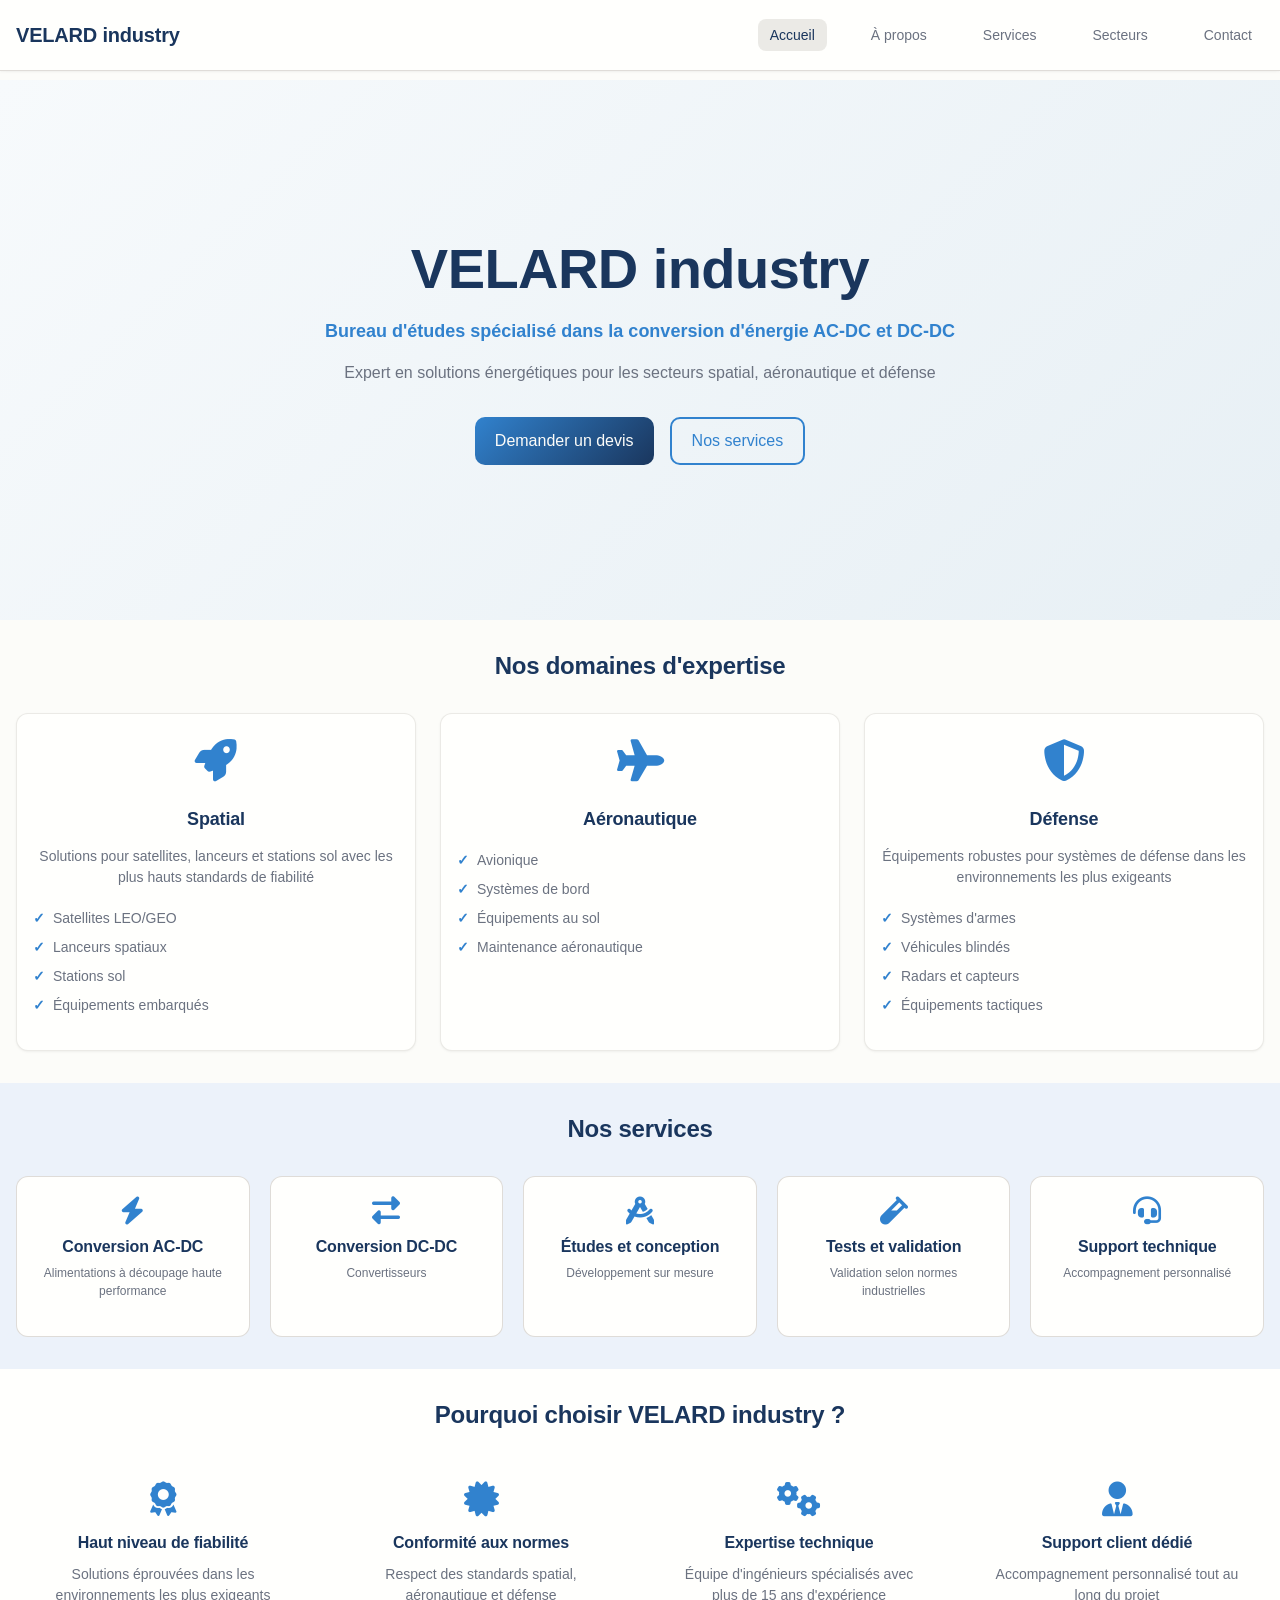
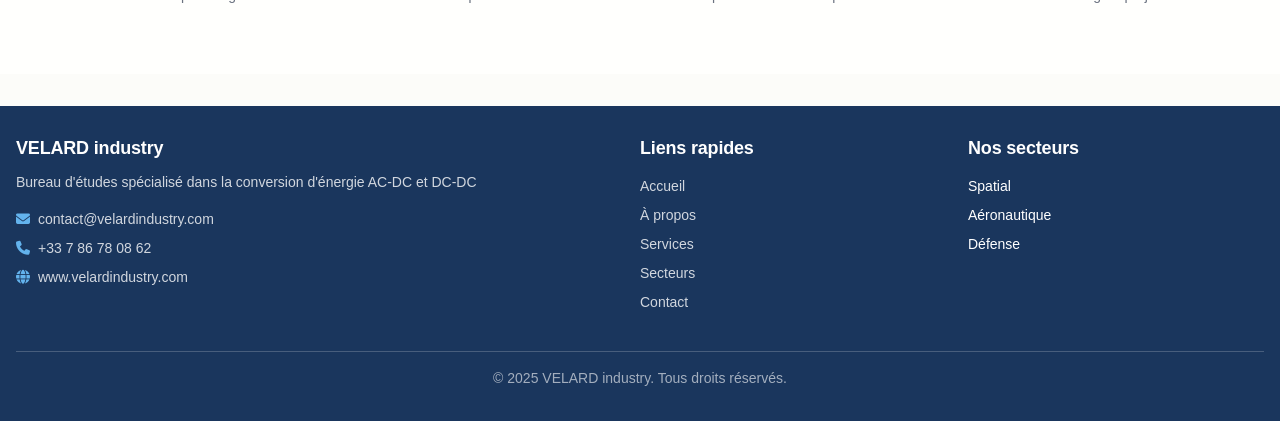
==== index.html @ 518788d0 "Add files via upload" ====
<!DOCTYPE html>
<html lang="fr">
<head>
    <meta charset="UTF-8">
    <meta name="viewport" content="width=device-width, initial-scale=1.0">
    <title>VELARD industry - Bureau d'études conversion d'énergie AC-DC et DC-DC</title>
    <meta name="description" content="VELARD industry - Bureau d'études spécialisé dans la conversion d'énergie AC-DC et DC-DC pour les secteurs spatial, aéronautique et défense">
    <link rel="stylesheet" href="style.css">
    <link rel="stylesheet" href="https://cdnjs.cloudflare.com/ajax/libs/font-awesome/6.4.0/css/all.min.css">
</head>
<body>
    <!-- Navigation Header -->
    <header class="header">
        <nav class="nav container">
            <div class="nav__brand">
                <h2 class="nav__logo">VELARD industry</h2>
            </div>
            <div class="nav__menu" id="nav-menu">
                <ul class="nav__list">
                    <li class="nav__item">
                        <a href="#accueil" class="nav__link active" data-page="accueil">Accueil</a>
                    </li>
                    <li class="nav__item">
                        <a href="#apropos" class="nav__link" data-page="apropos">À propos</a>
                    </li>
                    <li class="nav__item">
                        <a href="#services" class="nav__link" data-page="services">Services</a>
                    </li>
                    <li class="nav__item">
                        <a href="#secteurs" class="nav__link" data-page="secteurs">Secteurs</a>
                    </li>
                    <li class="nav__item">
                        <a href="#contact" class="nav__link" data-page="contact">Contact</a>
                    </li>
                </ul>
            </div>
            <div class="nav__toggle" id="nav-toggle">
                <i class="fas fa-bars"></i>
            </div>
        </nav>
    </header>

    <!-- Main Content -->
    <main class="main">
        <!-- Page Accueil -->
        <section id="accueil" class="page active">
            <!-- Hero Section -->
            <section class="hero">
                <div class="container">
                    <div class="hero__content">
                        <h1 class="hero__title">VELARD industry</h1>
                        <p class="hero__subtitle">Bureau d'études spécialisé dans la conversion d'énergie AC-DC et DC-DC</p>
                        <p class="hero__description">Expert en solutions énergétiques pour les secteurs spatial, aéronautique et défense</p>
                        <div class="hero__actions">
                            <button class="btn btn--primary btn--lg" data-page="contact">Demander un devis</button>
                            <button class="btn btn--outline btn--lg" data-page="services">Nos services</button>
                        </div>
                    </div>
                </div>
            </section>

            <!-- Domaines d'expertise -->
            <section class="expertise">
                <div class="container">
                    <h2 class="section__title">Nos domaines d'expertise</h2>
                    <div class="expertise__grid">
                        <div class="expertise__card card">
                            <div class="card__body">
                                <div class="expertise__icon">
                                    <i class="fas fa-rocket"></i>
                                </div>
                                <h3>Spatial</h3>
                                <p>Solutions pour satellites, lanceurs et stations sol avec les plus hauts standards de fiabilité</p>
                                <ul class="expertise__list">
                                    <li>Satellites LEO/GEO</li>
                                    <li>Lanceurs spatiaux</li>
                                    <li>Stations sol</li>
                                    <li>Équipements embarqués</li>
                                </ul>
                            </div>
                        </div>
                        <div class="expertise__card card">
                            <div class="card__body">
                                <div class="expertise__icon">
                                    <i class="fas fa-plane"></i>
                                </div>
                                <h3>Aéronautique</h3>
                                
                                <ul class="expertise__list">
                                    <li>Avionique</li>
                                    <li>Systèmes de bord</li>
                                    <li>Équipements au sol</li>
                                    <li>Maintenance aéronautique</li>
                                </ul>
                            </div>
                        </div>
                        <div class="expertise__card card">
                            <div class="card__body">
                                <div class="expertise__icon">
                                    <i class="fas fa-shield-alt"></i>
                                </div>
                                <h3>Défense</h3>
                                <p>Équipements robustes pour systèmes de défense dans les environnements les plus exigeants</p>
                                <ul class="expertise__list">
                                    <li>Systèmes d'armes</li>
                                    <li>Véhicules blindés</li>
                                    <li>Radars et capteurs</li>
                                    <li>Équipements tactiques</li>
                                </ul>
                            </div>
                        </div>
                    </div>
                </div>
            </section>

            <!-- Services -->
            <section class="services-preview">
                <div class="container">
                    <h2 class="section__title">Nos services</h2>
                    <div class="services__grid">
                        <div class="service__item">
                            <i class="fas fa-bolt service__icon"></i>
                            <h4>Conversion AC-DC</h4>
                            <p>Alimentations à découpage haute performance</p>
                        </div>
                        <div class="service__item">
                            <i class="fas fa-exchange-alt service__icon"></i>
                            <h4>Conversion DC-DC</h4>
                            <p>Convertisseurs </p>
                        </div>
                        <div class="service__item">
                            <i class="fas fa-drafting-compass service__icon"></i>
                            <h4>Études et conception</h4>
                            <p>Développement sur mesure</p>
                        </div>
                        <div class="service__item">
                            <i class="fas fa-vial service__icon"></i>
                            <h4>Tests et validation</h4>
                            <p>Validation selon normes industrielles</p>
                        </div>
                        <div class="service__item">
                            <i class="fas fa-headset service__icon"></i>
                            <h4>Support technique</h4>
                            <p>Accompagnement personnalisé</p>
                        </div>
                    </div>
                </div>
            </section>

            <!-- Pourquoi choisir VELARD -->
            <section class="why-choose">
                <div class="container">
                    <h2 class="section__title">Pourquoi choisir VELARD industry ?</h2>
                    <div class="features__grid">
                        <div class="feature__item">
                            <i class="fas fa-award feature__icon"></i>
                            <h4>Haut niveau de fiabilité</h4>
                            <p>Solutions éprouvées dans les environnements les plus exigeants</p>
                        </div>
                        <div class="feature__item">
                            <i class="fas fa-certificate feature__icon"></i>
                            <h4>Conformité aux normes</h4>
                            <p>Respect des standards spatial, aéronautique et défense</p>
                        </div>
                        <div class="feature__item">
                            <i class="fas fa-cogs feature__icon"></i>
                            <h4>Expertise technique</h4>
                            <p>Équipe d'ingénieurs spécialisés avec plus de 15 ans d'expérience</p>
                        </div>
                        <div class="feature__item">
                            <i class="fas fa-user-tie feature__icon"></i>
                            <h4>Support client dédié</h4>
                            <p>Accompagnement personnalisé tout au long du projet</p>
                        </div>
                    </div>
                </div>
            </section>
        </section>

        <!-- Page À propos -->
        <section id="apropos" class="page">
            <div class="container">
                <h1 class="page__title">À propos de VELARD industry</h1>
                
                <div class="about__content">
                    <div class="about__section">
                        <h2>Notre histoire</h2>
                        <p>VELARD industry est un bureau d'études français spécialisé dans la conception et le développement de solutions de conversion d'énergie pour les industries les plus exigeantes. Depuis notre création, nous nous sommes imposés comme un partenaire de confiance pour les acteurs du spatial, de l'aéronautique et de la défense.</p>
                    </div>

                    <div class="about__section">
                        <h2>Mission et valeurs</h2>
                        <div class="mission__grid">
                            <div class="mission__item">
                                <h3>Excellence technique</h3>
                                
                            </div>
                            <div class="mission__item">
                                <h3>Innovation</h3>
                                <p>Nous développons des solutions innovantes pour répondre aux défis technologiques de demain.</p>
                            </div>
                            <div class="mission__item">
                                <h3>Fiabilité</h3>
                                <p>Nos solutions sont conçues pour fonctionner dans les environnements les plus critiques.</p>
                            </div>
                        </div>
                    </div>

                    <div class="about__section">
                        </section>

        <!-- Page Services -->
        <section id="services" class="page">
            <div class="container">
                <h1 class="page__title">Nos services</h1>
                
                <div class="services__detailed">
                    <div class="service__detailed card">
                        <div class="card__body">
                            <h3><i class="fas fa-bolt"></i> Conversion AC-DC</h3>
                            <p>Développement d'alimentations à découpage haute performance pour applications critiques.</p>
                            <ul>
                                <li>Alimentations linéaires et à découpage</li>
                                <li>Correcteur de facteur de puissance (PFC)</li>
                                <li>Rendements élevés (>90%)</li>
                                <li>Large gamme de puissance (1W à 10kW)</li>
                            </ul>
                            <div class="specs">
                                <h4>Spécifications techniques</h4>
                                <ul>
                                    <li>Tensions d'entrée : 85-265V AC, 47-63Hz</li>
                                    <li>Tensions de sortie : 1.2V à 48V DC</li>
                                    
                                    <li>Température : -55°C à +125°C</li>
                                </ul>
                            </div>
                        </div>
                    </div>

                    <div class="service__detailed card">
                        <div class="card__body">
                            <h3><i class="fas fa-exchange-alt"></i> Conversion DC-DC</h3>
                            <p>Convertisseurs DC-DC  pour applications embarquées.</p>
                            <ul>
                                <li>Convertisseurs Buck, Boost, Buck-Boost</li>
                                
                                <li>Modules de puissance</li>
                                <li>Solutions sur mesure</li>
                            </ul>
                            <div class="specs">
                                <h4>Spécifications techniques</h4>
                                <ul>
                                    <li>Tensions d'entrée : 5V à 270V DC</li>
                                    <li>Tensions de sortie : 0.8V à 400V DC</li>
                                    <li>Puissance : 0.1W à 5kW</li>
                                    
                                </ul>
                            </div>
                        </div>
                    </div>

                    <div class="service__detailed card">
                        <div class="card__body">
                            <h3><i class="fas fa-drafting-compass"></i> Études et conception</h3>
                            <p>Développement complet de solutions sur mesure selon vos spécifications.</p>
                            <ul>
                                <li>Analyse des besoins et faisabilité</li>
                                <li>Conception schématique et layout</li>
                                <li>Simulation et optimisation</li>
                                <li>Prototypage et industrialisation</li>
                            </ul>
                        </div>
                    </div>

                    <div class="service__detailed card">
                        <div class="card__body">
                            <h3><i class="fas fa-vial"></i> Tests et validation</h3>
                            
                            <ul>
                                <li>Tests de conformité EMC</li>
                                <li>Tests environnementaux</li>
                                <li>Tests de fiabilité et vieillissement</li>
                                <li>Qualification selon normes clients</li>
                            </ul>
                        </div>
                    </div>

                    <div class="service__detailed card">
                        <div class="card__body">
                            <h3><i class="fas fa-headset"></i> Support technique</h3>
                            <p>Accompagnement personnalisé tout au long du cycle de vie de vos produits.</p>
                            <ul>
                                <li>Support à l'intégration</li>
                                <li>Formation technique</li>
                                <li>Maintenance préventive</li>
                                <li>Évolutions et adaptations</li>
                            </ul>
                        </div>
                    </div>
                </div>
            </div>
        </section>

        <!-- Page Secteurs -->
        <section id="secteurs" class="page">
            <div class="container">
                <h1 class="page__title">Nos secteurs d'activité</h1>
                
                <div class="sectors__content">
                    <div class="sector__card card">
                        <div class="card__body">
                            <div class="sector__header">
                                <i class="fas fa-rocket sector__icon"></i>
                                <h2>Spatial</h2>
                            </div>
                            <p class="sector__description">Solutions pour satellites, lanceurs et stations sol avec les plus hauts standards de fiabilité</p>
                            
                            <h4>Applications</h4>
                            <ul class="sector__applications">
                                <li>Satellites LEO/GEO - Alimentation des charges utiles</li>
                                <li>Lanceurs spatiaux - Systèmes de guidage et contrôle</li>
                                <li>Stations sol - Équipements de télémétrie</li>
                                <li>Équipements embarqués - Solutions ultra-compactes</li>
                            </ul>

                            <h4>Normes appliquées</h4>
                            
                        </div>
                    </div>

                    <div class="sector__card card">
                        <div class="card__body">
                            <div class="sector__header">
                                <i class="fas fa-plane sector__icon"></i>
                                <h2>Aéronautique</h2>
                            </div>
                            <p class="sector__description">Systèmes pour aviation civile et militaire respectant des standards élevés</p>
                            
                            <h4>Applications</h4>
                            <ul class="sector__applications">
                                <li>Avionique - Systèmes de navigation et communication</li>
                                <li>Systèmes de bord - Éclairage et divertissement</li>
                                <li>Équipements au sol - Bancs de test et maintenance</li>
                                <li>Maintenance aéronautique - Outils portables</li>
                            </ul>

                            <h4>Normes appliquées</h4>
                            <div class="sector__standards">

                                <span class="status status--info">AS9100</span>
                            </div>
                        </div>
                    </div>

                    <div class="sector__card card">
                        <div class="card__body">
                            <div class="sector__header">
                                <i class="fas fa-shield-alt sector__icon"></i>
                                <h2>Défense</h2>
                            </div>
                            <p class="sector__description">Équipements robustes pour systèmes de défense dans les environnements les plus exigeants</p>
                            
                            <h4>Applications</h4>
                            <ul class="sector__applications">
                                <li>Systèmes d'armes - Alimentations haute fiabilité</li>
                                <li>Véhicules blindés - Systèmes embarqués</li>
                                <li>Radars et capteurs - Électronique de puissance</li>
                                <li>Équipements tactiques - Solutions portables</li>
                            </ul>

                            <h4>Normes appliquées</h4>
                            <div class="sector__standards">

                                <span class="status status--info">DEF-STAN</span>
                            </div>
                        </div>
                    </div>
                </div>
            </div>
        </section>

        <!-- Page Contact -->
        <section id="contact" class="page">
            <div class="container">
                <h1 class="page__title">Contactez-nous</h1>
                
                <div class="contact__content">
                    <div class="contact__info">
                        <h2>Informations de contact</h2>
                        <div class="contact__item">
                            <i class="fas fa-envelope"></i>
                            <div>
                                <h4>Email</h4>
                                <a href="mailto:contact@velardindustry.com">contact@velardindustry.com</a>
                            </div>
                        </div>
                        <div class="contact__item">
                            <i class="fas fa-phone"></i>
                            <div>
                                <h4>Téléphone</h4>
                                <a href="tel:+33 7 86 78 08 62">+33 7 86 78 08 62</a>
                            </div>
                        </div>
                        <div class="contact__item">
                            <i class="fas fa-globe"></i>
                            <div>
                                <h4>Site web</h4>
                                <a href="https://www.velardindustry.com" target="_blank">www.velardindustry.com</a>
                            </div>
                        </div>
                        <div class="contact__item">
                            <i class="fas fa-map-marker-alt"></i>
                            <div>
                                <h4>Adresse</h4>
                                <p>À définir<br>France</p>
                            </div>
                        </div>
                    </div>

                    <div class="contact__form">
                        <h2>Demande de devis</h2>
                        <form id="contact-form" class="form">
                            <div class="form-group">
                                <label for="company" class="form-label">Entreprise *</label>
                                <input type="text" id="company" name="company" class="form-control" required>
                            </div>
                            <div class="form-group">
                                <label for="name" class="form-label">Nom et Prénom *</label>
                                <input type="text" id="name" name="name" class="form-control" required>
                            </div>
                            <div class="form-group">
                                <label for="email" class="form-label">Email *</label>
                                <input type="email" id="email" name="email" class="form-control" required>
                            </div>
                            <div class="form-group">
                                <label for="phone" class="form-label">Téléphone</label>
                                <input type="tel" id="phone" name="phone" class="form-control">
                            </div>
                            <div class="form-group">
                                <label for="sector" class="form-label">Secteur d'activité</label>
                                <select id="sector" name="sector" class="form-control">
                                    <option value="">Sélectionnez un secteur</option>
                                    <option value="spatial">Spatial</option>
                                    <option value="aeronautique">Aéronautique</option>
                                    <option value="defense">Défense</option>
                                    <option value="autre">Autre</option>
                                </select>
                            </div>
                            <div class="form-group">
                                <label for="service" class="form-label">Service souhaité</label>
                                <select id="service" name="service" class="form-control">
                                    <option value="">Sélectionnez un service</option>
                                    <option value="ac-dc">Conversion AC-DC</option>
                                    <option value="dc-dc">Conversion DC-DC</option>
                                    <option value="etudes">Études et conception</option>
                                    <option value="tests">Tests et validation</option>
                                    <option value="support">Support technique</option>
                                </select>
                            </div>
                            <div class="form-group">
                                <label for="message" class="form-label">Message *</label>
                                <textarea id="message" name="message" rows="5" class="form-control" placeholder="Décrivez votre projet ou vos besoins..." required></textarea>
                            </div>
                            <button type="submit" class="btn btn--primary btn--full-width">Envoyer la demande</button>
                        </form>
                    </div>
                </div>
                
                <!-- Map placeholder -->
                <div class="contact__map">
                    <div class="map-placeholder">
                        <i class="fas fa-map-marked-alt"></i>
                        <p>Carte Google Maps - À intégrer</p>
                    </div>
                </div>
            </div>
        </section>
    </main>

    <!-- Footer -->
    <footer class="footer">
        <div class="container">
            <div class="footer__content">
                <div class="footer__info">
                    <h3>VELARD industry</h3>
                    <p>Bureau d'études spécialisé dans la conversion d'énergie AC-DC et DC-DC</p>
                    <div class="footer__contact">
                        <p><i class="fas fa-envelope"></i> contact@velardindustry.com</p>
                        <p><i class="fas fa-phone"></i> +33 7 86 78 08 62</p>
                        <p><i class="fas fa-globe"></i> www.velardindustry.com</p>
                    </div>
                </div>
                <div class="footer__links">
                    <h4>Liens rapides</h4>
                    <ul>
                        <li><a href="#accueil" data-page="accueil">Accueil</a></li>
                        <li><a href="#apropos" data-page="apropos">À propos</a></li>
                        <li><a href="#services" data-page="services">Services</a></li>
                        <li><a href="#secteurs" data-page="secteurs">Secteurs</a></li>
                        <li><a href="#contact" data-page="contact">Contact</a></li>
                    </ul>
                </div>
                <div class="footer__sectors">
                    <h4>Nos secteurs</h4>
                    <ul>
                        <li>Spatial</li>
                        <li>Aéronautique</li>
                        <li>Défense</li>
                    </ul>
                </div>
            </div>
            <div class="footer__bottom">
                <p>&copy; 2025 VELARD industry. Tous droits réservés.</p>
            </div>
        </div>
    </footer>

    <script src="app.js"></script>
</body>
</html>
---- style.css ----
:root {
  /* Primitive Color Tokens */
  --color-white: rgba(255, 255, 255, 1);
  --color-black: rgba(0, 0, 0, 1);
  --color-cream-50: rgba(252, 252, 249, 1);
  --color-cream-100: rgba(255, 255, 253, 1);
  --color-gray-200: rgba(245, 245, 245, 1);
  --color-gray-300: rgba(167, 169, 169, 1);
  --color-gray-400: rgba(119, 124, 124, 1);
  --color-slate-500: rgba(98, 108, 113, 1);
  --color-brown-600: rgba(94, 82, 64, 1);
  --color-charcoal-700: rgba(31, 33, 33, 1);
  --color-charcoal-800: rgba(38, 40, 40, 1);
  --color-slate-900: rgba(19, 52, 59, 1);
  --color-teal-300: rgba(50, 184, 198, 1);
  --color-teal-400: rgba(45, 166, 178, 1);
  --color-teal-500: rgba(33, 128, 141, 1);
  --color-teal-600: rgba(29, 116, 128, 1);
  --color-teal-700: rgba(26, 104, 115, 1);
  --color-teal-800: rgba(41, 150, 161, 1);
  --color-red-400: rgba(255, 84, 89, 1);
  --color-red-500: rgba(192, 21, 47, 1);
  --color-orange-400: rgba(230, 129, 97, 1);
  --color-orange-500: rgba(168, 75, 47, 1);

  /* RGB versions for opacity control */
  --color-brown-600-rgb: 94, 82, 64;
  --color-teal-500-rgb: 33, 128, 141;
  --color-slate-900-rgb: 19, 52, 59;
  --color-slate-500-rgb: 98, 108, 113;
  --color-red-500-rgb: 192, 21, 47;
  --color-red-400-rgb: 255, 84, 89;
  --color-orange-500-rgb: 168, 75, 47;
  --color-orange-400-rgb: 230, 129, 97;

  /* Background color tokens (Light Mode) */
  --color-bg-1: rgba(59, 130, 246, 0.08); /* Light blue */
  --color-bg-2: rgba(245, 158, 11, 0.08); /* Light yellow */
  --color-bg-3: rgba(34, 197, 94, 0.08); /* Light green */
  --color-bg-4: rgba(239, 68, 68, 0.08); /* Light red */
  --color-bg-5: rgba(147, 51, 234, 0.08); /* Light purple */
  --color-bg-6: rgba(249, 115, 22, 0.08); /* Light orange */
  --color-bg-7: rgba(236, 72, 153, 0.08); /* Light pink */
  --color-bg-8: rgba(6, 182, 212, 0.08); /* Light cyan */

  /* Semantic Color Tokens (Light Mode) */
  --color-background: var(--color-cream-50);
  --color-surface: var(--color-cream-100);
  --color-text: var(--color-slate-900);
  --color-text-secondary: var(--color-slate-500);
  --color-primary: var(--color-teal-500);
  --color-primary-hover: var(--color-teal-600);
  --color-primary-active: var(--color-teal-700);
  --color-secondary: rgba(var(--color-brown-600-rgb), 0.12);
  --color-secondary-hover: rgba(var(--color-brown-600-rgb), 0.2);
  --color-secondary-active: rgba(var(--color-brown-600-rgb), 0.25);
  --color-border: rgba(var(--color-brown-600-rgb), 0.2);
  --color-btn-primary-text: var(--color-cream-50);
  --color-card-border: rgba(var(--color-brown-600-rgb), 0.12);
  --color-card-border-inner: rgba(var(--color-brown-600-rgb), 0.12);
  --color-error: var(--color-red-500);
  --color-success: var(--color-teal-500);
  --color-warning: var(--color-orange-500);
  --color-info: var(--color-slate-500);
  --color-focus-ring: rgba(var(--color-teal-500-rgb), 0.4);
  --color-select-caret: rgba(var(--color-slate-900-rgb), 0.8);

  /* Common style patterns */
  --focus-ring: 0 0 0 3px var(--color-focus-ring);
  --focus-outline: 2px solid var(--color-primary);
  --status-bg-opacity: 0.15;
  --status-border-opacity: 0.25;
  --select-caret-light: url("data:image/svg+xml,%3Csvg xmlns='http://www.w3.org/2000/svg' width='16' height='16' viewBox='0 0 24 24' fill='none' stroke='%23134252' stroke-width='2' stroke-linecap='round' stroke-linejoin='round'%3E%3Cpolyline points='6 9 12 15 18 9'%3E%3C/polyline%3E%3C/svg%3E");
  --select-caret-dark: url("data:image/svg+xml,%3Csvg xmlns='http://www.w3.org/2000/svg' width='16' height='16' viewBox='0 0 24 24' fill='none' stroke='%23f5f5f5' stroke-width='2' stroke-linecap='round' stroke-linejoin='round'%3E%3Cpolyline points='6 9 12 15 18 9'%3E%3C/polyline%3E%3C/svg%3E");

  /* RGB versions for opacity control */
  --color-success-rgb: 33, 128, 141;
  --color-error-rgb: 192, 21, 47;
  --color-warning-rgb: 168, 75, 47;
  --color-info-rgb: 98, 108, 113;

  /* Typography */
  --font-family-base: "FKGroteskNeue", "Geist", "Inter", -apple-system,
    BlinkMacSystemFont, "Segoe UI", Roboto, sans-serif;
  --font-family-mono: "Berkeley Mono", ui-monospace, SFMono-Regular, Menlo,
    Monaco, Consolas, monospace;
  --font-size-xs: 11px;
  --font-size-sm: 12px;
  --font-size-base: 14px;
  --font-size-md: 14px;
  --font-size-lg: 16px;
  --font-size-xl: 18px;
  --font-size-2xl: 20px;
  --font-size-3xl: 24px;
  --font-size-4xl: 30px;
  --font-weight-normal: 400;
  --font-weight-medium: 500;
  --font-weight-semibold: 550;
  --font-weight-bold: 600;
  --line-height-tight: 1.2;
  --line-height-normal: 1.5;
  --letter-spacing-tight: -0.01em;

  /* Spacing */
  --space-0: 0;
  --space-1: 1px;
  --space-2: 2px;
  --space-4: 4px;
  --space-6: 6px;
  --space-8: 8px;
  --space-10: 10px;
  --space-12: 12px;
  --space-16: 16px;
  --space-20: 20px;
  --space-24: 24px;
  --space-32: 32px;

  /* Border Radius */
  --radius-sm: 6px;
  --radius-base: 8px;
  --radius-md: 10px;
  --radius-lg: 12px;
  --radius-full: 9999px;

  /* Shadows */
  --shadow-xs: 0 1px 2px rgba(0, 0, 0, 0.02);
  --shadow-sm: 0 1px 3px rgba(0, 0, 0, 0.04), 0 1px 2px rgba(0, 0, 0, 0.02);
  --shadow-md: 0 4px 6px -1px rgba(0, 0, 0, 0.04),
    0 2px 4px -1px rgba(0, 0, 0, 0.02);
  --shadow-lg: 0 10px 15px -3px rgba(0, 0, 0, 0.04),
    0 4px 6px -2px rgba(0, 0, 0, 0.02);
  --shadow-inset-sm: inset 0 1px 0 rgba(255, 255, 255, 0.15),
    inset 0 -1px 0 rgba(0, 0, 0, 0.03);

  /* Animation */
  --duration-fast: 150ms;
  --duration-normal: 250ms;
  --ease-standard: cubic-bezier(0.16, 1, 0.3, 1);

  /* Layout */
  --container-sm: 640px;
  --container-md: 768px;
  --container-lg: 1024px;
  --container-xl: 1280px;
}

/* Dark mode colors */
@media (prefers-color-scheme: dark) {
  :root {
    /* RGB versions for opacity control (Dark Mode) */
    --color-gray-400-rgb: 119, 124, 124;
    --color-teal-300-rgb: 50, 184, 198;
    --color-gray-300-rgb: 167, 169, 169;
    --color-gray-200-rgb: 245, 245, 245;

    /* Background color tokens (Dark Mode) */
    --color-bg-1: rgba(29, 78, 216, 0.15); /* Dark blue */
    --color-bg-2: rgba(180, 83, 9, 0.15); /* Dark yellow */
    --color-bg-3: rgba(21, 128, 61, 0.15); /* Dark green */
    --color-bg-4: rgba(185, 28, 28, 0.15); /* Dark red */
    --color-bg-5: rgba(107, 33, 168, 0.15); /* Dark purple */
    --color-bg-6: rgba(194, 65, 12, 0.15); /* Dark orange */
    --color-bg-7: rgba(190, 24, 93, 0.15); /* Dark pink */
    --color-bg-8: rgba(8, 145, 178, 0.15); /* Dark cyan */

    /* Semantic Color Tokens (Dark Mode) */
    --color-background: var(--color-charcoal-700);
    --color-surface: var(--color-charcoal-800);
    --color-text: var(--color-gray-200);
    --color-text-secondary: rgba(var(--color-gray-300-rgb), 0.7);
    --color-primary: var(--color-teal-300);
    --color-primary-hover: var(--color-teal-400);
    --color-primary-active: var(--color-teal-800);
    --color-secondary: rgba(var(--color-gray-400-rgb), 0.15);
    --color-secondary-hover: rgba(var(--color-gray-400-rgb), 0.25);
    --color-secondary-active: rgba(var(--color-gray-400-rgb), 0.3);
    --color-border: rgba(var(--color-gray-400-rgb), 0.3);
    --color-error: var(--color-red-400);
    --color-success: var(--color-teal-300);
    --color-warning: var(--color-orange-400);
    --color-info: var(--color-gray-300);
    --color-focus-ring: rgba(var(--color-teal-300-rgb), 0.4);
    --color-btn-primary-text: var(--color-slate-900);
    --color-card-border: rgba(var(--color-gray-400-rgb), 0.2);
    --color-card-border-inner: rgba(var(--color-gray-400-rgb), 0.15);
    --shadow-inset-sm: inset 0 1px 0 rgba(255, 255, 255, 0.1),
      inset 0 -1px 0 rgba(0, 0, 0, 0.15);
    --button-border-secondary: rgba(var(--color-gray-400-rgb), 0.2);
    --color-border-secondary: rgba(var(--color-gray-400-rgb), 0.2);
    --color-select-caret: rgba(var(--color-gray-200-rgb), 0.8);

    /* Common style patterns - updated for dark mode */
    --focus-ring: 0 0 0 3px var(--color-focus-ring);
    --focus-outline: 2px solid var(--color-primary);
    --status-bg-opacity: 0.15;
    --status-border-opacity: 0.25;
    --select-caret-light: url("data:image/svg+xml,%3Csvg xmlns='http://www.w3.org/2000/svg' width='16' height='16' viewBox='0 0 24 24' fill='none' stroke='%23134252' stroke-width='2' stroke-linecap='round' stroke-linejoin='round'%3E%3Cpolyline points='6 9 12 15 18 9'%3E%3C/polyline%3E%3C/svg%3E");
    --select-caret-dark: url("data:image/svg+xml,%3Csvg xmlns='http://www.w3.org/2000/svg' width='16' height='16' viewBox='0 0 24 24' fill='none' stroke='%23f5f5f5' stroke-width='2' stroke-linecap='round' stroke-linejoin='round'%3E%3Cpolyline points='6 9 12 15 18 9'%3E%3C/polyline%3E%3C/svg%3E");

    /* RGB versions for dark mode */
    --color-success-rgb: var(--color-teal-300-rgb);
    --color-error-rgb: var(--color-red-400-rgb);
    --color-warning-rgb: var(--color-orange-400-rgb);
    --color-info-rgb: var(--color-gray-300-rgb);
  }
}

/* Data attribute for manual theme switching */
[data-color-scheme="dark"] {
  /* RGB versions for opacity control (dark mode) */
  --color-gray-400-rgb: 119, 124, 124;
  --color-teal-300-rgb: 50, 184, 198;
  --color-gray-300-rgb: 167, 169, 169;
  --color-gray-200-rgb: 245, 245, 245;

  /* Colorful background palette - Dark Mode */
  --color-bg-1: rgba(29, 78, 216, 0.15); /* Dark blue */
  --color-bg-2: rgba(180, 83, 9, 0.15); /* Dark yellow */
  --color-bg-3: rgba(21, 128, 61, 0.15); /* Dark green */
  --color-bg-4: rgba(185, 28, 28, 0.15); /* Dark red */
  --color-bg-5: rgba(107, 33, 168, 0.15); /* Dark purple */
  --color-bg-6: rgba(194, 65, 12, 0.15); /* Dark orange */
  --color-bg-7: rgba(190, 24, 93, 0.15); /* Dark pink */
  --color-bg-8: rgba(8, 145, 178, 0.15); /* Dark cyan */

  /* Semantic Color Tokens (Dark Mode) */
  --color-background: var(--color-charcoal-700);
  --color-surface: var(--color-charcoal-800);
  --color-text: var(--color-gray-200);
  --color-text-secondary: rgba(var(--color-gray-300-rgb), 0.7);
  --color-primary: var(--color-teal-300);
  --color-primary-hover: var(--color-teal-400);
  --color-primary-active: var(--color-teal-800);
  --color-secondary: rgba(var(--color-gray-400-rgb), 0.15);
  --color-secondary-hover: rgba(var(--color-gray-400-rgb), 0.25);
  --color-secondary-active: rgba(var(--color-gray-400-rgb), 0.3);
  --color-border: rgba(var(--color-gray-400-rgb), 0.3);
  --color-error: var(--color-red-400);
  --color-success: var(--color-teal-300);
  --color-warning: var(--color-orange-400);
  --color-info: var(--color-gray-300);
  --color-focus-ring: rgba(var(--color-teal-300-rgb), 0.4);
  --color-btn-primary-text: var(--color-slate-900);
  --color-card-border: rgba(var(--color-gray-400-rgb), 0.15);
  --color-card-border-inner: rgba(var(--color-gray-400-rgb), 0.15);
  --shadow-inset-sm: inset 0 1px 0 rgba(255, 255, 255, 0.1),
    inset 0 -1px 0 rgba(0, 0, 0, 0.15);
  --color-border-secondary: rgba(var(--color-gray-400-rgb), 0.2);
  --color-select-caret: rgba(var(--color-gray-200-rgb), 0.8);

  /* Common style patterns - updated for dark mode */
  --focus-ring: 0 0 0 3px var(--color-focus-ring);
  --focus-outline: 2px solid var(--color-primary);
  --status-bg-opacity: 0.15;
  --status-border-opacity: 0.25;
  --select-caret-light: url("data:image/svg+xml,%3Csvg xmlns='http://www.w3.org/2000/svg' width='16' height='16' viewBox='0 0 24 24' fill='none' stroke='%23134252' stroke-width='2' stroke-linecap='round' stroke-linejoin='round'%3E%3Cpolyline points='6 9 12 15 18 9'%3E%3C/polyline%3E%3C/svg%3E");
  --select-caret-dark: url("data:image/svg+xml,%3Csvg xmlns='http://www.w3.org/2000/svg' width='16' height='16' viewBox='0 0 24 24' fill='none' stroke='%23f5f5f5' stroke-width='2' stroke-linecap='round' stroke-linejoin='round'%3E%3Cpolyline points='6 9 12 15 18 9'%3E%3C/polyline%3E%3C/svg%3E");

  /* RGB versions for dark mode */
  --color-success-rgb: var(--color-teal-300-rgb);
  --color-error-rgb: var(--color-red-400-rgb);
  --color-warning-rgb: var(--color-orange-400-rgb);
  --color-info-rgb: var(--color-gray-300-rgb);
}

[data-color-scheme="light"] {
  /* RGB versions for opacity control (light mode) */
  --color-brown-600-rgb: 94, 82, 64;
  --color-teal-500-rgb: 33, 128, 141;
  --color-slate-900-rgb: 19, 52, 59;

  /* Semantic Color Tokens (Light Mode) */
  --color-background: var(--color-cream-50);
  --color-surface: var(--color-cream-100);
  --color-text: var(--color-slate-900);
  --color-text-secondary: var(--color-slate-500);
  --color-primary: var(--color-teal-500);
  --color-primary-hover: var(--color-teal-600);
  --color-primary-active: var(--color-teal-700);
  --color-secondary: rgba(var(--color-brown-600-rgb), 0.12);
  --color-secondary-hover: rgba(var(--color-brown-600-rgb), 0.2);
  --color-secondary-active: rgba(var(--color-brown-600-rgb), 0.25);
  --color-border: rgba(var(--color-brown-600-rgb), 0.2);
  --color-btn-primary-text: var(--color-cream-50);
  --color-card-border: rgba(var(--color-brown-600-rgb), 0.12);
  --color-card-border-inner: rgba(var(--color-brown-600-rgb), 0.12);
  --color-error: var(--color-red-500);
  --color-success: var(--color-teal-500);
  --color-warning: var(--color-orange-500);
  --color-info: var(--color-slate-500);
  --color-focus-ring: rgba(var(--color-teal-500-rgb), 0.4);

  /* RGB versions for light mode */
  --color-success-rgb: var(--color-teal-500-rgb);
  --color-error-rgb: var(--color-red-500-rgb);
  --color-warning-rgb: var(--color-orange-500-rgb);
  --color-info-rgb: var(--color-slate-500-rgb);
}

/* Base styles */
html {
  font-size: var(--font-size-base);
  font-family: var(--font-family-base);
  line-height: var(--line-height-normal);
  color: var(--color-text);
  background-color: var(--color-background);
  -webkit-font-smoothing: antialiased;
  box-sizing: border-box;
}

body {
  margin: 0;
  padding: 0;
}

*,
*::before,
*::after {
  box-sizing: inherit;
}

/* Typography */
h1,
h2,
h3,
h4,
h5,
h6 {
  margin: 0;
  font-weight: var(--font-weight-semibold);
  line-height: var(--line-height-tight);
  color: var(--color-text);
  letter-spacing: var(--letter-spacing-tight);
}

h1 {
  font-size: var(--font-size-4xl);
}
h2 {
  font-size: var(--font-size-3xl);
}
h3 {
  font-size: var(--font-size-2xl);
}
h4 {
  font-size: var(--font-size-xl);
}
h5 {
  font-size: var(--font-size-lg);
}
h6 {
  font-size: var(--font-size-md);
}

p {
  margin: 0 0 var(--space-16) 0;
}

a {
  color: var(--color-primary);
  text-decoration: none;
  transition: color var(--duration-fast) var(--ease-standard);
}

a:hover {
  color: var(--color-primary-hover);
}

code,
pre {
  font-family: var(--font-family-mono);
  font-size: calc(var(--font-size-base) * 0.95);
  background-color: var(--color-secondary);
  border-radius: var(--radius-sm);
}

code {
  padding: var(--space-1) var(--space-4);
}

pre {
  padding: var(--space-16);
  margin: var(--space-16) 0;
  overflow: auto;
  border: 1px solid var(--color-border);
}

pre code {
  background: none;
  padding: 0;
}

/* Buttons */
.btn {
  display: inline-flex;
  align-items: center;
  justify-content: center;
  padding: var(--space-8) var(--space-16);
  border-radius: var(--radius-base);
  font-size: var(--font-size-base);
  font-weight: 500;
  line-height: 1.5;
  cursor: pointer;
  transition: all var(--duration-normal) var(--ease-standard);
  border: none;
  text-decoration: none;
  position: relative;
}

.btn:focus-visible {
  outline: none;
  box-shadow: var(--focus-ring);
}

.btn--primary {
  background: var(--color-primary);
  color: var(--color-btn-primary-text);
}

.btn--primary:hover {
  background: var(--color-primary-hover);
}

.btn--primary:active {
  background: var(--color-primary-active);
}

.btn--secondary {
  background: var(--color-secondary);
  color: var(--color-text);
}

.btn--secondary:hover {
  background: var(--color-secondary-hover);
}

.btn--secondary:active {
  background: var(--color-secondary-active);
}

.btn--outline {
  background: transparent;
  border: 1px solid var(--color-border);
  color: var(--color-text);
}

.btn--outline:hover {
  background: var(--color-secondary);
}

.btn--sm {
  padding: var(--space-4) var(--space-12);
  font-size: var(--font-size-sm);
  border-radius: var(--radius-sm);
}

.btn--lg {
  padding: var(--space-10) var(--space-20);
  font-size: var(--font-size-lg);
  border-radius: var(--radius-md);
}

.btn--full-width {
  width: 100%;
}

.btn:disabled {
  opacity: 0.5;
  cursor: not-allowed;
}

/* Form elements */
.form-control {
  display: block;
  width: 100%;
  padding: var(--space-8) var(--space-12);
  font-size: var(--font-size-md);
  line-height: 1.5;
  color: var(--color-text);
  background-color: var(--color-surface);
  border: 1px solid var(--color-border);
  border-radius: var(--radius-base);
  transition: border-color var(--duration-fast) var(--ease-standard),
    box-shadow var(--duration-fast) var(--ease-standard);
}

textarea.form-control {
  font-family: var(--font-family-base);
  font-size: var(--font-size-base);
}

select.form-control {
  padding: var(--space-8) var(--space-12);
  -webkit-appearance: none;
  -moz-appearance: none;
  appearance: none;
  background-image: var(--select-caret-light);
  background-repeat: no-repeat;
  background-position: right var(--space-12) center;
  background-size: 16px;
  padding-right: var(--space-32);
}

/* Add a dark mode specific caret */
@media (prefers-color-scheme: dark) {
  select.form-control {
    background-image: var(--select-caret-dark);
  }
}

/* Also handle data-color-scheme */
[data-color-scheme="dark"] select.form-control {
  background-image: var(--select-caret-dark);
}

[data-color-scheme="light"] select.form-control {
  background-image: var(--select-caret-light);
}

.form-control:focus {
  border-color: var(--color-primary);
  outline: var(--focus-outline);
}

.form-label {
  display: block;
  margin-bottom: var(--space-8);
  font-weight: var(--font-weight-medium);
  font-size: var(--font-size-sm);
}

.form-group {
  margin-bottom: var(--space-16);
}

/* Card component */
.card {
  background-color: var(--color-surface);
  border-radius: var(--radius-lg);
  border: 1px solid var(--color-card-border);
  box-shadow: var(--shadow-sm);
  overflow: hidden;
  transition: box-shadow var(--duration-normal) var(--ease-standard);
}

.card:hover {
  box-shadow: var(--shadow-md);
}

.card__body {
  padding: var(--space-16);
}

.card__header,
.card__footer {
  padding: var(--space-16);
  border-bottom: 1px solid var(--color-card-border-inner);
}

/* Status indicators - simplified with CSS variables */
.status {
  display: inline-flex;
  align-items: center;
  padding: var(--space-6) var(--space-12);
  border-radius: var(--radius-full);
  font-weight: var(--font-weight-medium);
  font-size: var(--font-size-sm);
}

.status--success {
  background-color: rgba(
    var(--color-success-rgb, 33, 128, 141),
    var(--status-bg-opacity)
  );
  color: var(--color-success);
  border: 1px solid
    rgba(var(--color-success-rgb, 33, 128, 141), var(--status-border-opacity));
}

.status--error {
  background-color: rgba(
    var(--color-error-rgb, 192, 21, 47),
    var(--status-bg-opacity)
  );
  color: var(--color-error);
  border: 1px solid
    rgba(var(--color-error-rgb, 192, 21, 47), var(--status-border-opacity));
}

.status--warning {
  background-color: rgba(
    var(--color-warning-rgb, 168, 75, 47),
    var(--status-bg-opacity)
  );
  color: var(--color-warning);
  border: 1px solid
    rgba(var(--color-warning-rgb, 168, 75, 47), var(--status-border-opacity));
}

.status--info {
  background-color: rgba(
    var(--color-info-rgb, 98, 108, 113),
    var(--status-bg-opacity)
  );
  color: var(--color-info);
  border: 1px solid
    rgba(var(--color-info-rgb, 98, 108, 113), var(--status-border-opacity));
}

/* Container layout */
.container {
  width: 100%;
  margin-right: auto;
  margin-left: auto;
  padding-right: var(--space-16);
  padding-left: var(--space-16);
}

@media (min-width: 640px) {
  .container {
    max-width: var(--container-sm);
  }
}
@media (min-width: 768px) {
  .container {
    max-width: var(--container-md);
  }
}
@media (min-width: 1024px) {
  .container {
    max-width: var(--container-lg);
  }
}
@media (min-width: 1280px) {
  .container {
    max-width: var(--container-xl);
  }
}

/* Utility classes */
.flex {
  display: flex;
}
.flex-col {
  flex-direction: column;
}
.items-center {
  align-items: center;
}
.justify-center {
  justify-content: center;
}
.justify-between {
  justify-content: space-between;
}
.gap-4 {
  gap: var(--space-4);
}
.gap-8 {
  gap: var(--space-8);
}
.gap-16 {
  gap: var(--space-16);
}

.m-0 {
  margin: 0;
}
.mt-8 {
  margin-top: var(--space-8);
}
.mb-8 {
  margin-bottom: var(--space-8);
}
.mx-8 {
  margin-left: var(--space-8);
  margin-right: var(--space-8);
}
.my-8 {
  margin-top: var(--space-8);
  margin-bottom: var(--space-8);
}

.p-0 {
  padding: 0;
}
.py-8 {
  padding-top: var(--space-8);
  padding-bottom: var(--space-8);
}
.px-8 {
  padding-left: var(--space-8);
  padding-right: var(--space-8);
}
.py-16 {
  padding-top: var(--space-16);
  padding-bottom: var(--space-16);
}
.px-16 {
  padding-left: var(--space-16);
  padding-right: var(--space-16);
}

.block {
  display: block;
}
.hidden {
  display: none;
}

/* Accessibility */
.sr-only {
  position: absolute;
  width: 1px;
  height: 1px;
  padding: 0;
  margin: -1px;
  overflow: hidden;
  clip: rect(0, 0, 0, 0);
  white-space: nowrap;
  border-width: 0;
}

:focus-visible {
  outline: var(--focus-outline);
  outline-offset: 2px;
}

/* Dark mode specifics */
[data-color-scheme="dark"] .btn--outline {
  border: 1px solid var(--color-border-secondary);
}

@font-face {
  font-family: 'FKGroteskNeue';
  src: url('https://r2cdn.perplexity.ai/fonts/FKGroteskNeue.woff2')
    format('woff2');
}

/* END PERPLEXITY DESIGN SYSTEM */
/* Styles spécifiques pour VELARD industry */

/* Variables personnalisées pour VELARD */
:root {
  --velard-navy: #1a365d;
  --velard-blue: #3182ce;
  --velard-light-blue: #63b3ed;
  --velard-gray: #6b7280;
  --velard-light-gray: #f7fafc;
}

/* Override des couleurs du design system pour correspondre à VELARD */
:root {
  --color-primary: var(--velard-blue);
  --color-primary-hover: var(--velard-navy);
  --color-primary-active: var(--velard-navy);
  --color-text: var(--velard-navy);
  --color-text-secondary: var(--velard-gray);
}

/* Layout principal */
.main {
  min-height: 100vh;
}

.page {
  display: none;
  min-height: calc(100vh - 120px);
  padding-top: 80px;
}

.page.active {
  display: block;
}

.page__title {
  text-align: center;
  margin-bottom: var(--space-32);
  color: var(--velard-navy);
  font-size: var(--font-size-4xl);
}

.section__title {
  text-align: center;
  margin-bottom: var(--space-32);
  color: var(--velard-navy);
  font-size: var(--font-size-3xl);
}

/* Header et Navigation */
.header {
  position: fixed;
  top: 0;
  left: 0;
  width: 100%;
  background-color: var(--color-surface);
  border-bottom: 1px solid var(--color-border);
  box-shadow: var(--shadow-sm);
  z-index: 1000;
}

.nav {
  display: flex;
  justify-content: space-between;
  align-items: center;
  padding: var(--space-16) var(--space-16);
  height: 70px;
}

.nav__brand .nav__logo {
  color: var(--velard-navy);
  font-size: var(--font-size-2xl);
  font-weight: var(--font-weight-bold);
  margin: 0;
}

.nav__list {
  display: flex;
  gap: var(--space-32);
  margin: 0;
  padding: 0;
  list-style: none;
}

.nav__link {
  color: var(--velard-gray);
  font-weight: var(--font-weight-medium);
  padding: var(--space-8) var(--space-12);
  border-radius: var(--radius-base);
  transition: all var(--duration-fast) var(--ease-standard);
  cursor: pointer;
}

.nav__link:hover,
.nav__link.active {
  color: var(--velard-navy);
  background-color: var(--color-secondary);
}

.nav__toggle {
  display: none;
  font-size: var(--font-size-xl);
  color: var(--velard-navy);
  cursor: pointer;
}

/* Section Hero */
.hero {
  background: linear-gradient(135deg, var(--velard-light-gray) 0%, rgba(49, 130, 206, 0.1) 100%);
  padding: var(--space-32) 0;
  min-height: 60vh;
  display: flex;
  align-items: center;
}

.hero__content {
  text-align: center;
  max-width: 800px;
  margin: 0 auto;
}

.hero__title {
  font-size: clamp(2rem, 5vw, 4rem);
  color: var(--velard-navy);
  margin-bottom: var(--space-16);
  font-weight: var(--font-weight-bold);
}

.hero__subtitle {
  font-size: var(--font-size-xl);
  color: var(--velard-blue);
  margin-bottom: var(--space-16);
  font-weight: var(--font-weight-semibold);
}

.hero__description {
  font-size: var(--font-size-lg);
  color: var(--velard-gray);
  margin-bottom: var(--space-32);
  max-width: 600px;
  margin-left: auto;
  margin-right: auto;
}

.hero__actions {
  display: flex;
  gap: var(--space-16);
  justify-content: center;
  flex-wrap: wrap;
}

/* Section Expertise */
.expertise {
  padding: var(--space-32) 0;
  background-color: var(--color-background);
}

.expertise__grid {
  display: grid;
  grid-template-columns: repeat(auto-fit, minmax(300px, 1fr));
  gap: var(--space-24);
  margin-top: var(--space-32);
}

.expertise__card {
  text-align: center;
  transition: transform var(--duration-normal) var(--ease-standard);
}

.expertise__card:hover {
  transform: translateY(-4px);
}

.expertise__icon {
  font-size: 3rem;
  color: var(--velard-blue);
  margin-bottom: var(--space-16);
}

.expertise__card h3 {
  color: var(--velard-navy);
  margin-bottom: var(--space-16);
  font-size: var(--font-size-xl);
}

.expertise__card p {
  color: var(--velard-gray);
  margin-bottom: var(--space-16);
}

.expertise__list {
  list-style: none;
  padding: 0;
  text-align: left;
}

.expertise__list li {
  padding: var(--space-4) 0;
  color: var(--velard-gray);
  position: relative;
  padding-left: var(--space-20);
}

.expertise__list li:before {
  content: "✓";
  position: absolute;
  left: 0;
  color: var(--velard-blue);
  font-weight: bold;
}

/* Section Services Preview */
.services-preview {
  padding: var(--space-32) 0;
  background: var(--color-bg-1);
}

.services__grid {
  display: grid;
  grid-template-columns: repeat(auto-fit, minmax(200px, 1fr));
  gap: var(--space-20);
  margin-top: var(--space-32);
}

.service__item {
  text-align: center;
  padding: var(--space-20);
  background: var(--color-surface);
  border-radius: var(--radius-lg);
  transition: transform var(--duration-normal) var(--ease-standard);
  border: 1px solid var(--color-border);
}

.service__item:hover {
  transform: translateY(-2px);
  box-shadow: var(--shadow-md);
}

.service__icon {
  font-size: 2rem;
  color: var(--velard-blue);
  margin-bottom: var(--space-12);
}

.service__item h4 {
  color: var(--velard-navy);
  margin-bottom: var(--space-8);
  font-size: var(--font-size-lg);
}

.service__item p {
  color: var(--velard-gray);
  font-size: var(--font-size-sm);
}

/* Section Why Choose */
.why-choose {
  padding: var(--space-32) 0;
  background-color: var(--color-surface);
}

.features__grid {
  display: grid;
  grid-template-columns: repeat(auto-fit, minmax(250px, 1fr));
  gap: var(--space-24);
  margin-top: var(--space-32);
}

.feature__item {
  text-align: center;
  padding: var(--space-20);
}

.feature__icon {
  font-size: 2.5rem;
  color: var(--velard-blue);
  margin-bottom: var(--space-16);
}

.feature__item h4 {
  color: var(--velard-navy);
  margin-bottom: var(--space-12);
  font-size: var(--font-size-lg);
}

.feature__item p {
  color: var(--velard-gray);
}

/* Page À propos */
.about__content {
  max-width: 800px;
  margin: 0 auto;
}

.about__section {
  margin-bottom: var(--space-32);
}

.about__section h2 {
  color: var(--velard-navy);
  margin-bottom: var(--space-16);
  font-size: var(--font-size-2xl);
}

.mission__grid {
  display: grid;
  grid-template-columns: repeat(auto-fit, minmax(250px, 1fr));
  gap: var(--space-20);
  margin-top: var(--space-20);
}

.mission__item {
  background: var(--color-surface);
  padding: var(--space-20);
  border-radius: var(--radius-lg);
  border: 1px solid var(--color-border);
}

.mission__item h3 {
  color: var(--velard-blue);
  margin-bottom: var(--space-12);
  font-size: var(--font-size-lg);
}

.certifications {
  display: flex;
  flex-wrap: wrap;
  gap: var(--space-16);
  margin-top: var(--space-16);
}

.cert__item {
  display: flex;
  align-items: center;
  gap: var(--space-8);
  background: var(--color-surface);
  padding: var(--space-12);
  border-radius: var(--radius-base);
  border: 1px solid var(--color-border);
}

/* Page Services détaillée */
.services__detailed {
  display: grid;
  gap: var(--space-24);
}

.service__detailed {
  border-left: 4px solid var(--velard-blue);
}

.service__detailed h3 {
  color: var(--velard-navy);
  margin-bottom: var(--space-16);
  font-size: var(--font-size-xl);
  display: flex;
  align-items: center;
  gap: var(--space-12);
}

.service__detailed h3 i {
  color: var(--velard-blue);
}

.service__detailed ul {
  margin: var(--space-16) 0;
  color: var(--velard-gray);
}

.specs {
  margin-top: var(--space-20);
  padding: var(--space-16);
  background: var(--color-bg-2);
  border-radius: var(--radius-base);
}

.specs h4 {
  color: var(--velard-navy);
  margin-bottom: var(--space-12);
}

/* Page Secteurs */
.sectors__content {
  display: grid;
  gap: var(--space-32);
  max-width: 1000px;
  margin: 0 auto;
}

.sector__card {
  border-left: 4px solid var(--velard-blue);
}

.sector__header {
  display: flex;
  align-items: center;
  gap: var(--space-16);
  margin-bottom: var(--space-16);
}

.sector__icon {
  font-size: 3rem;
  color: var(--velard-blue);
}

.sector__header h2 {
  color: var(--velard-navy);
  font-size: var(--font-size-2xl);
  margin: 0;
}

.sector__description {
  color: var(--velard-gray);
  font-size: var(--font-size-lg);
  margin-bottom: var(--space-20);
}

.sector__applications {
  margin: var(--space-16) 0;
  color: var(--velard-gray);
}

.sector__applications li {
  margin-bottom: var(--space-8);
}

.sector__standards {
  display: flex;
  flex-wrap: wrap;
  gap: var(--space-8);
  margin-top: var(--space-12);
}

/* Page Contact */
.contact__content {
  display: grid;
  grid-template-columns: 1fr 2fr;
  gap: var(--space-32);
  margin-bottom: var(--space-32);
}

.contact__info h2,
.contact__form h2 {
  color: var(--velard-navy);
  margin-bottom: var(--space-24);
  font-size: var(--font-size-2xl);
}

.contact__item {
  display: flex;
  align-items: flex-start;
  gap: var(--space-16);
  margin-bottom: var(--space-20);
}

.contact__item i {
  font-size: var(--font-size-xl);
  color: var(--velard-blue);
  margin-top: var(--space-4);
}

.contact__item h4 {
  color: var(--velard-navy);
  margin-bottom: var(--space-4);
}

.contact__item a {
  color: var(--velard-blue);
}

.contact__item a:hover {
  color: var(--velard-navy);
}

.form {
  background: var(--color-surface);
  padding: var(--space-24);
  border-radius: var(--radius-lg);
  border: 1px solid var(--color-border);
}

.contact__map {
  margin-top: var(--space-32);
}

.map-placeholder {
  background: var(--color-bg-3);
  height: 300px;
  border-radius: var(--radius-lg);
  display: flex;
  flex-direction: column;
  align-items: center;
  justify-content: center;
  color: var(--velard-gray);
  border: 2px dashed var(--color-border);
}

.map-placeholder i {
  font-size: 3rem;
  margin-bottom: var(--space-12);
  color: var(--velard-blue);
}

/* Footer */
.footer {
  background-color: var(--velard-navy);
  color: var(--color-white);
  padding: var(--space-32) 0 var(--space-16);
  margin-top: var(--space-32);
}

.footer__content {
  display: grid;
  grid-template-columns: 2fr 1fr 1fr;
  gap: var(--space-32);
  margin-bottom: var(--space-24);
}

.footer__info h3 {
  color: var(--color-white);
  margin-bottom: var(--space-12);
  font-size: var(--font-size-xl);
}

.footer__info p {
  color: rgba(255, 255, 255, 0.8);
  margin-bottom: var(--space-16);
}

.footer__contact p {
  display: flex;
  align-items: center;
  gap: var(--space-8);
  margin-bottom: var(--space-8);
  color: rgba(255, 255, 255, 0.8);
}

.footer__contact i {
  color: var(--velard-light-blue);
}

.footer__links h4,
.footer__sectors h4 {
  color: var(--color-white);
  margin-bottom: var(--space-16);
}

.footer__links ul,
.footer__sectors ul {
  list-style: none;
  padding: 0;
}

.footer__links li,
.footer__sectors li {
  margin-bottom: var(--space-8);
}

.footer__links a {
  color: rgba(255, 255, 255, 0.8);
  cursor: pointer;
}

.footer__links a:hover {
  color: var(--velard-light-blue);
}

.footer__bottom {
  border-top: 1px solid rgba(255, 255, 255, 0.2);
  padding-top: var(--space-16);
  text-align: center;
  color: rgba(255, 255, 255, 0.6);
}

/* Responsive Design */
@media (max-width: 768px) {
  .nav__menu {
    position: fixed;
    top: 70px;
    left: -100%;
    width: 100%;
    height: calc(100vh - 70px);
    background-color: var(--color-surface);
    transition: left var(--duration-normal) var(--ease-standard);
    padding: var(--space-24);
    border-top: 1px solid var(--color-border);
  }

  .nav__menu.active {
    left: 0;
  }

  .nav__list {
    flex-direction: column;
    gap: var(--space-16);
  }

  .nav__toggle {
    display: block;
  }

  .hero__actions {
    flex-direction: column;
    align-items: center;
  }

  .hero__actions .btn {
    width: 100%;
    max-width: 300px;
  }

  .expertise__grid {
    grid-template-columns: 1fr;
  }

  .services__grid {
    grid-template-columns: 1fr;
  }

  .features__grid {
    grid-template-columns: 1fr;
  }

  .contact__content {
    grid-template-columns: 1fr;
    gap: var(--space-24);
  }

  .footer__content {
    grid-template-columns: 1fr;
    gap: var(--space-20);
    text-align: center;
  }

  .page__title {
    font-size: var(--font-size-3xl);
  }

  .section__title {
    font-size: var(--font-size-2xl);
  }
}

@media (max-width: 480px) {
  .container {
    padding-left: var(--space-12);
    padding-right: var(--space-12);
  }

  .hero {
    padding: var(--space-24) 0;
  }

  .hero__title {
    font-size: var(--font-size-3xl);
  }

  .expertise,
  .services-preview,
  .why-choose {
    padding: var(--space-24) 0;
  }
}

/* Animations */
@keyframes fadeIn {
  from {
    opacity: 0;
    transform: translateY(20px);
  }
  to {
    opacity: 1;
    transform: translateY(0);
  }
}

.page.active {
  animation: fadeIn 0.3s ease-out;
}

/* Customisation des boutons pour VELARD */
.btn--primary {
  background: linear-gradient(135deg, var(--velard-blue), var(--velard-navy));
  border: none;
}

.btn--primary:hover {
  background: linear-gradient(135deg, var(--velard-navy), var(--velard-blue));
  transform: translateY(-1px);
  box-shadow: var(--shadow-md);
}

.btn--outline {
  border: 2px solid var(--velard-blue);
  color: var(--velard-blue);
}

.btn--outline:hover {
  background: var(--velard-blue);
  color: var(--color-white);
}

/* États de focus améliorés */
.form-control:focus {
  border-color: var(--velard-blue);
  box-shadow: 0 0 0 3px rgba(49, 130, 206, 0.1);
}

/* Corrections pour le mode sombre */
@media (prefers-color-scheme: dark) {
  :root {
    --velard-navy: #2d5a87;
    --velard-blue: #63b3ed;
    --velard-gray: #a0aec0;
  }
}

[data-color-scheme="dark"] {
  --velard-navy: #2d5a87;
  --velard-blue: #63b3ed;
  --velard-gray: #a0aec0;
}
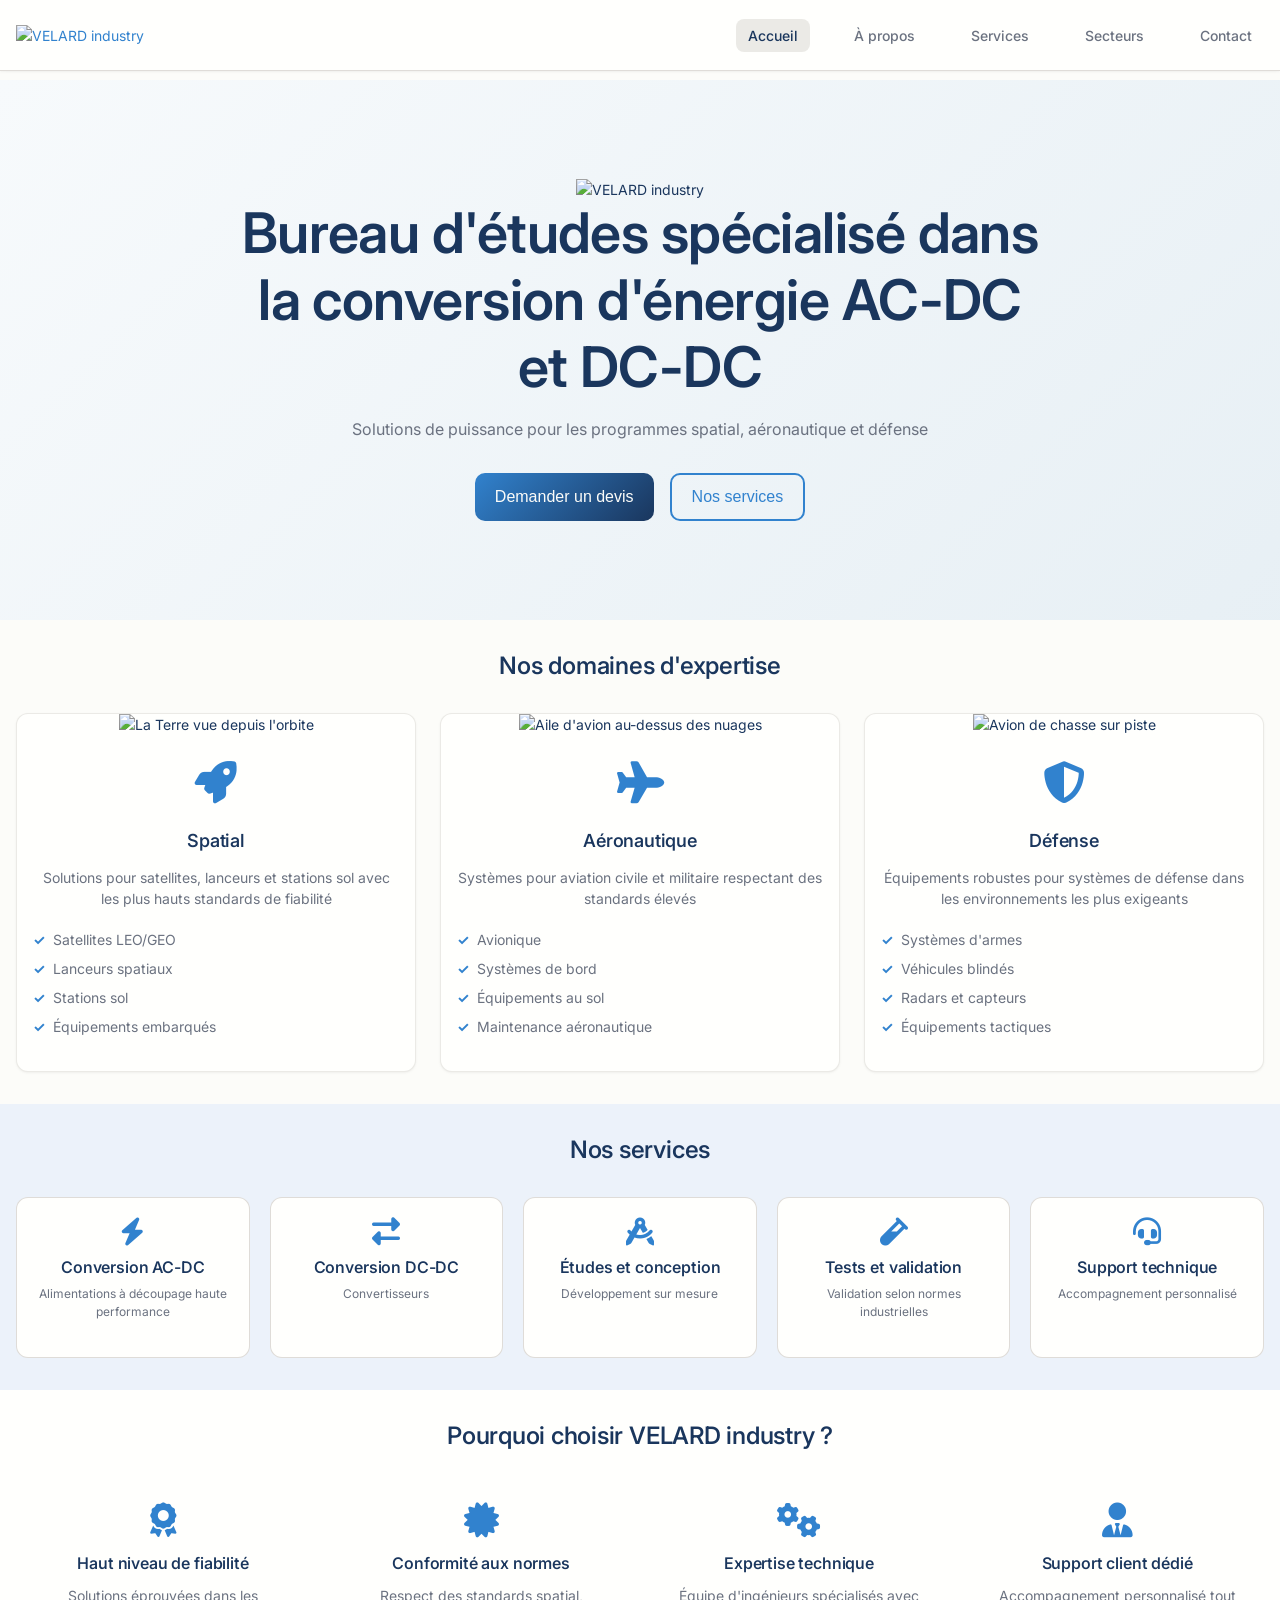
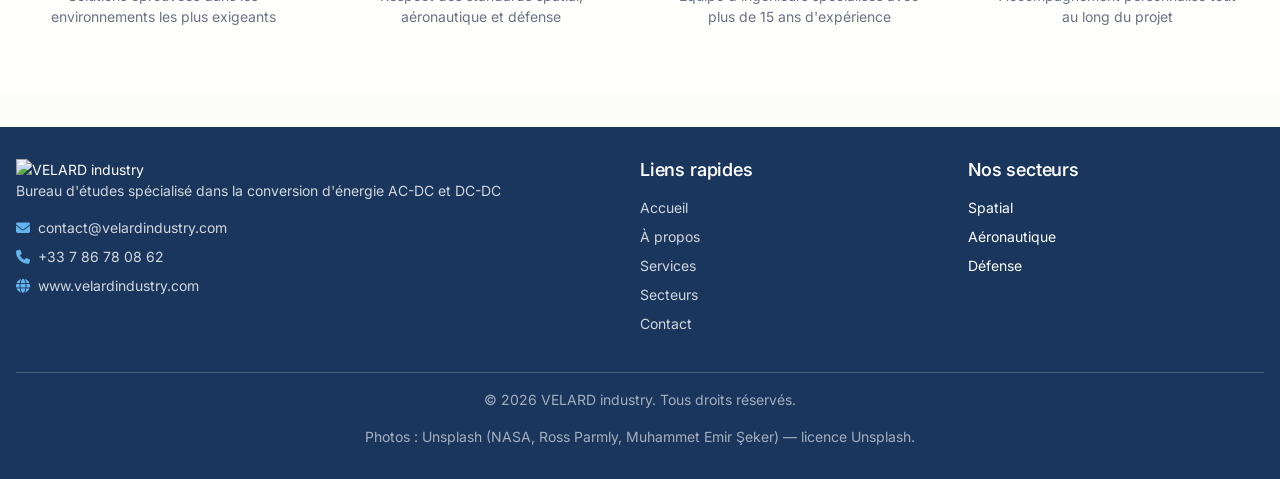
==== commit 2d9233ca: "Add files via upload" ====
--- a/index.html
+++ b/index.html
@@ -1,10 +1,14 @@
 <!DOCTYPE html>
-<html lang="fr">
+<html lang="fr" data-color-scheme="light">
 <head>
     <meta charset="UTF-8">
     <meta name="viewport" content="width=device-width, initial-scale=1.0">
     <title>VELARD industry - Bureau d'études conversion d'énergie AC-DC et DC-DC</title>
     <meta name="description" content="VELARD industry - Bureau d'études spécialisé dans la conversion d'énergie AC-DC et DC-DC pour les secteurs spatial, aéronautique et défense">
+    <link rel="icon" type="image/svg+xml" href="assets/logo/favicon.svg">
+    <link rel="preconnect" href="https://fonts.googleapis.com">
+    <link rel="preconnect" href="https://fonts.gstatic.com" crossorigin>
+    <link href="https://fonts.googleapis.com/css2?family=Inter:wght@400;500;600;700&display=swap" rel="stylesheet">
     <link rel="stylesheet" href="style.css">
     <link rel="stylesheet" href="https://cdnjs.cloudflare.com/ajax/libs/font-awesome/6.4.0/css/all.min.css">
 </head>
@@ -13,7 +17,9 @@
     <header class="header">
         <nav class="nav container">
             <div class="nav__brand">
-                <h2 class="nav__logo">VELARD industry</h2>
+                <a href="#accueil" class="nav__brand-link" data-page="accueil" aria-label="VELARD industry — Accueil">
+                    <img src="assets/logo/logo.svg" alt="VELARD industry" class="nav__logo-img">
+                </a>
             </div>
             <div class="nav__menu" id="nav-menu">
                 <ul class="nav__list">
@@ -48,12 +54,12 @@
             <section class="hero">
                 <div class="container">
                     <div class="hero__content">
-                        <h1 class="hero__title">VELARD industry</h1>
-                        <p class="hero__subtitle">Bureau d'études spécialisé dans la conversion d'énergie AC-DC et DC-DC</p>
-                        <p class="hero__description">Expert en solutions énergétiques pour les secteurs spatial, aéronautique et défense</p>
+                        <img src="assets/logo/logo-light.svg" alt="VELARD industry" class="hero__logo">
+                        <h1 class="hero__title">Bureau d'études spécialisé dans la conversion d'énergie AC-DC et DC-DC</h1>
+                        <p class="hero__description">Solutions de puissance pour les programmes spatial, aéronautique et défense</p>
                         <div class="hero__actions">
                             <button class="btn btn--primary btn--lg" data-page="contact">Demander un devis</button>
-                            <button class="btn btn--outline btn--lg" data-page="services">Nos services</button>
+                            <button class="btn btn--outline btn--lg btn--on-dark" data-page="services">Nos services</button>
                         </div>
                     </div>
                 </div>
@@ -65,6 +71,9 @@
                     <h2 class="section__title">Nos domaines d'expertise</h2>
                     <div class="expertise__grid">
                         <div class="expertise__card card">
+                            <div class="expertise__media">
+                                <img src="assets/images/spatial.jpg" alt="La Terre vue depuis l'orbite" width="800" height="500" loading="lazy">
+                            </div>
                             <div class="card__body">
                                 <div class="expertise__icon">
                                     <i class="fas fa-rocket"></i>
@@ -80,12 +89,15 @@
                             </div>
                         </div>
                         <div class="expertise__card card">
+                            <div class="expertise__media">
+                                <img src="assets/images/aeronautique.jpg" alt="Aile d'avion au-dessus des nuages" width="800" height="500" loading="lazy">
+                            </div>
                             <div class="card__body">
                                 <div class="expertise__icon">
                                     <i class="fas fa-plane"></i>
                                 </div>
                                 <h3>Aéronautique</h3>
-                                
+                                <p>Systèmes pour aviation civile et militaire respectant des standards élevés</p>
                                 <ul class="expertise__list">
                                     <li>Avionique</li>
                                     <li>Systèmes de bord</li>
@@ -95,6 +107,9 @@
                             </div>
                         </div>
                         <div class="expertise__card card">
+                            <div class="expertise__media">
+                                <img src="assets/images/defense.jpg" alt="Avion de chasse sur piste" width="800" height="500" loading="lazy">
+                            </div>
                             <div class="card__body">
                                 <div class="expertise__icon">
                                     <i class="fas fa-shield-alt"></i>
@@ -193,7 +208,7 @@
                         <div class="mission__grid">
                             <div class="mission__item">
                                 <h3>Excellence technique</h3>
-                                
+                                <p>Nous visons l'excellence à chaque étape, de l'étude de faisabilité à la qualification.</p>
                             </div>
                             <div class="mission__item">
                                 <h3>Innovation</h3>
@@ -207,7 +222,12 @@
                     </div>
 
                     <div class="about__section">
-                        </section>
+                        <h2>Notre engagement</h2>
+                        <p>Nous concevons des convertisseurs d'énergie adaptés aux contraintes des programmes spatiaux, aéronautiques et défense, avec une exigence constante de fiabilité et de traçabilité.</p>
+                    </div>
+                </div>
+            </div>
+        </section>
 
         <!-- Page Services -->
         <section id="services" class="page">
@@ -275,7 +295,7 @@
                     <div class="service__detailed card">
                         <div class="card__body">
                             <h3><i class="fas fa-vial"></i> Tests et validation</h3>
-                            
+                            <p>Campagnes de tests et de qualification selon les exigences de vos programmes.</p>
                             <ul>
                                 <li>Tests de conformité EMC</li>
                                 <li>Tests environnementaux</li>
@@ -308,6 +328,9 @@
                 
                 <div class="sectors__content">
                     <div class="sector__card card">
+                        <div class="sector__media">
+                            <img src="assets/images/spatial.jpg" alt="La Terre vue depuis l'orbite" width="1000" height="600" loading="lazy">
+                        </div>
                         <div class="card__body">
                             <div class="sector__header">
                                 <i class="fas fa-rocket sector__icon"></i>
@@ -324,11 +347,17 @@
                             </ul>
 
                             <h4>Normes appliquées</h4>
-                            
+                            <div class="sector__standards">
+                                <span class="status status--info">ECSS</span>
+                                <span class="status status--info">MIL-STD</span>
+                            </div>
                         </div>
                     </div>
 
                     <div class="sector__card card">
+                        <div class="sector__media">
+                            <img src="assets/images/aeronautique.jpg" alt="Aile d'avion au-dessus des nuages" width="1000" height="600" loading="lazy">
+                        </div>
                         <div class="card__body">
                             <div class="sector__header">
                                 <i class="fas fa-plane sector__icon"></i>
@@ -353,6 +382,9 @@
                     </div>
 
                     <div class="sector__card card">
+                        <div class="sector__media">
+                            <img src="assets/images/defense.jpg" alt="Avion de chasse sur piste" width="1000" height="600" loading="lazy">
+                        </div>
                         <div class="card__body">
                             <div class="sector__header">
                                 <i class="fas fa-shield-alt sector__icon"></i>
@@ -482,7 +514,7 @@
         <div class="container">
             <div class="footer__content">
                 <div class="footer__info">
-                    <h3>VELARD industry</h3>
+                    <img src="assets/logo/logo-light.svg" alt="VELARD industry" class="footer__logo">
                     <p>Bureau d'études spécialisé dans la conversion d'énergie AC-DC et DC-DC</p>
                     <div class="footer__contact">
                         <p><i class="fas fa-envelope"></i> contact@velardindustry.com</p>
@@ -510,7 +542,8 @@
                 </div>
             </div>
             <div class="footer__bottom">
-                <p>&copy; 2025 VELARD industry. Tous droits réservés.</p>
+                <p>&copy; 2026 VELARD industry. Tous droits réservés.</p>
+                <p class="footer__credits">Photos : Unsplash (NASA, Ross Parmly, Muhammet Emir Şeker) — licence Unsplash.</p>
             </div>
         </div>
     </footer>
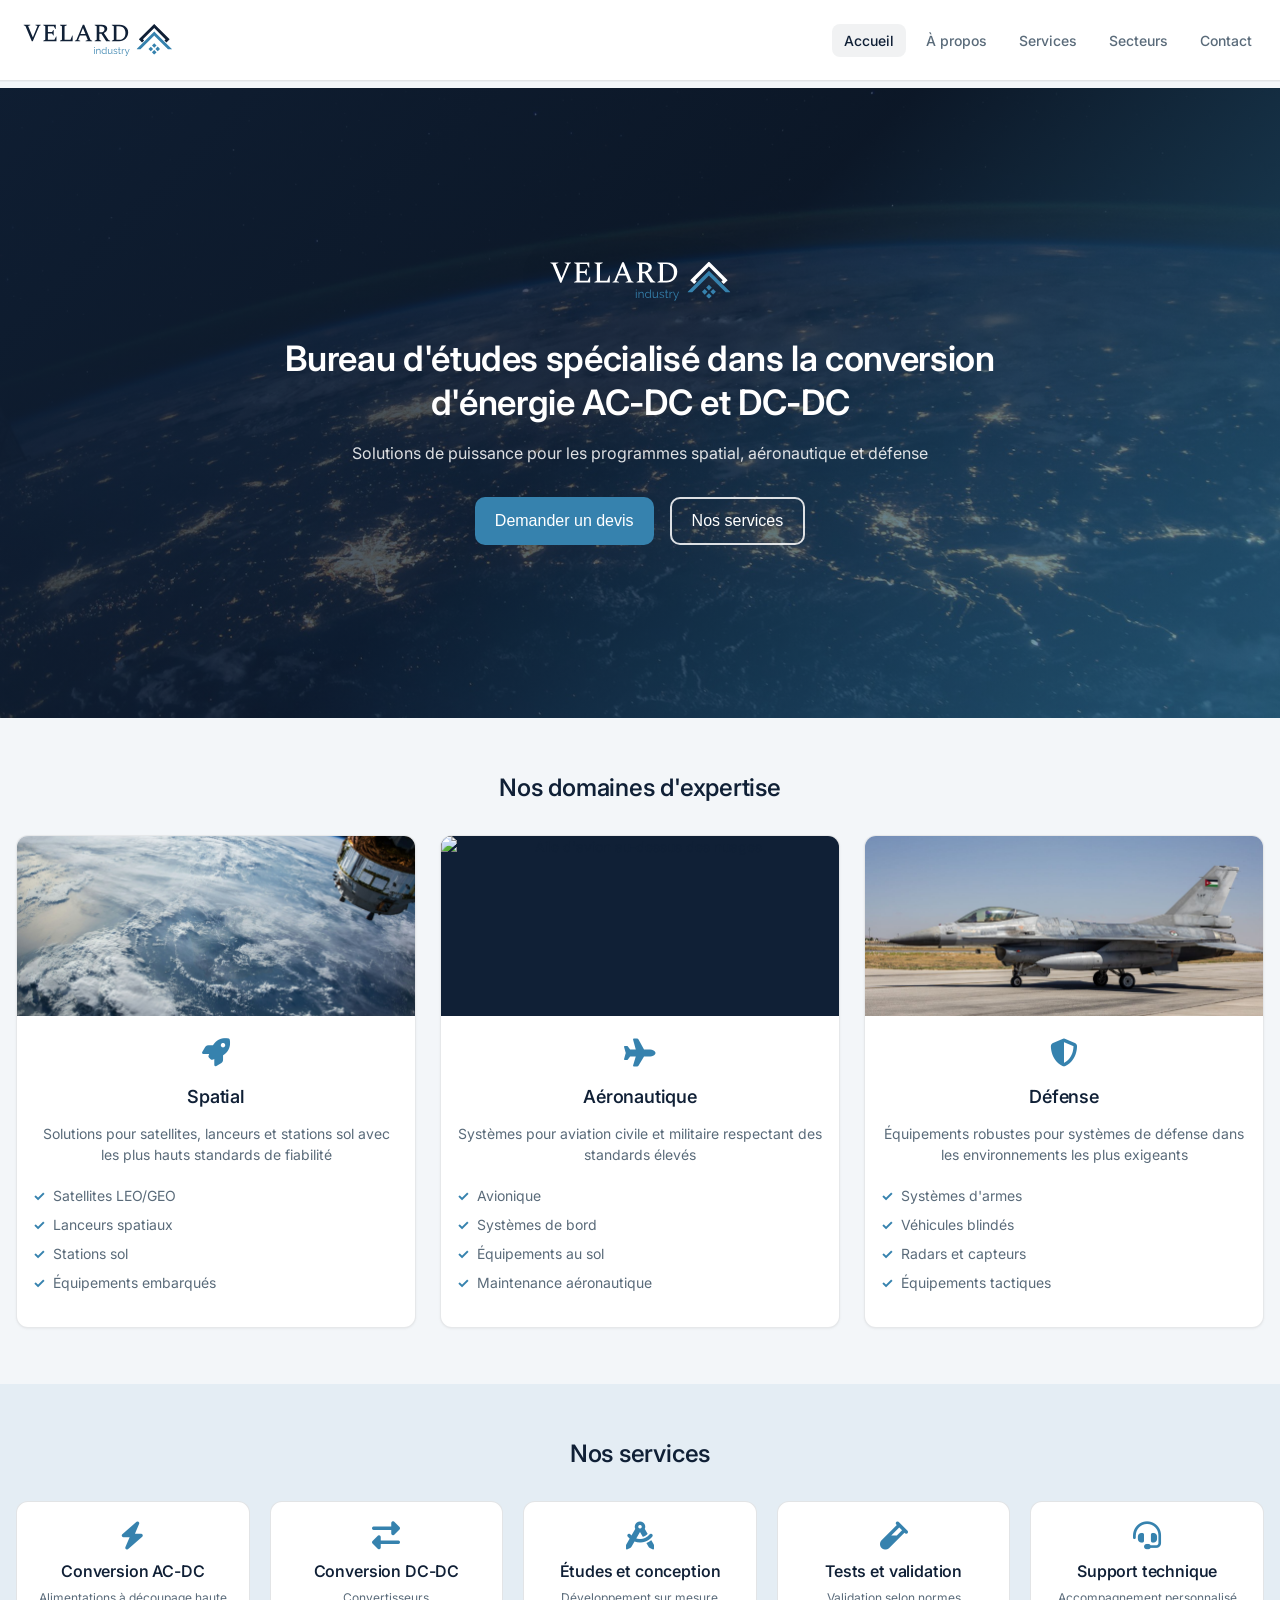
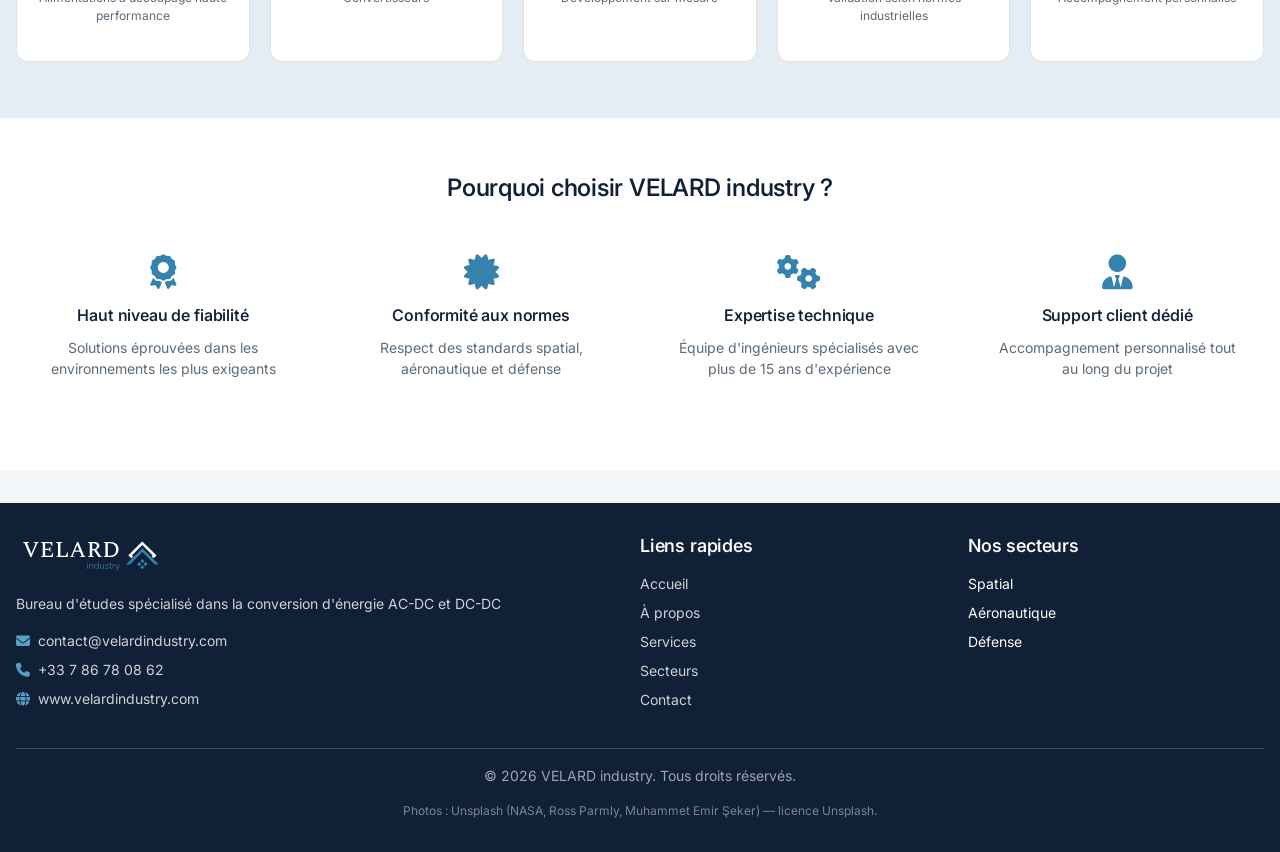
==== commit 05174d05: "Add files via upload" ====
--- a/index.html
+++ b/index.html
@@ -11,6 +11,7 @@
     <link href="https://fonts.googleapis.com/css2?family=Inter:wght@400;500;600;700&display=swap" rel="stylesheet">
     <link rel="stylesheet" href="style.css">
     <link rel="stylesheet" href="https://cdnjs.cloudflare.com/ajax/libs/font-awesome/6.4.0/css/all.min.css">
+    <link rel="stylesheet" href="https://cdnjs.cloudflare.com/ajax/libs/leaflet/1.9.4/leaflet.min.css">
 </head>
 <body>
     <!-- Navigation Header -->
@@ -451,7 +452,12 @@
 
                     <div class="contact__form">
                         <h2>Demande de devis</h2>
-                        <form id="contact-form" class="form">
+                        <form id="contact-form" class="form" action="https://formsubmit.co/contact@velardindustry.com" method="POST">
+                            <input type="hidden" name="_subject" value="Demande de devis — VELARD industry">
+                            <input type="hidden" name="_template" value="table">
+                            <input type="hidden" name="_captcha" value="false">
+                            <input type="hidden" name="_next" value="https://www.velardindustry.com/#contact">
+                            <input type="text" name="_honey" class="form-honeypot" tabindex="-1" autocomplete="off" aria-hidden="true">
                             <div class="form-group">
                                 <label for="company" class="form-label">Entreprise *</label>
                                 <input type="text" id="company" name="company" class="form-control" required>
@@ -498,11 +504,13 @@
                     </div>
                 </div>
                 
-                <!-- Map placeholder -->
                 <div class="contact__map">
-                    <div class="map-placeholder">
-                        <i class="fas fa-map-marked-alt"></i>
-                        <p>Carte Google Maps - À intégrer</p>
+                    <h2 class="section__title">Présence mondiale</h2>
+                    <p class="map__intro">Île-de-France, Saint-Étienne, et des relais en Europe, en Asie et en Amérique.</p>
+                    <div id="world-map" class="world-map" role="region" aria-label="Carte du monde des implantations VELARD industry"></div>
+                    <div class="map__legend">
+                        <span class="map__legend-item"><span class="map-swatch map-swatch--main"></span> Sites principaux</span>
+                        <span class="map__legend-item"><span class="map-swatch map-swatch--dot"></span> Relais internationaux</span>
                     </div>
                 </div>
             </div>
@@ -548,6 +556,7 @@
         </div>
     </footer>
 
+    <script src="https://cdnjs.cloudflare.com/ajax/libs/leaflet/1.9.4/leaflet.min.js"></script>
     <script src="app.js"></script>
 </body>
 </html>
--- a/style.css
+++ b/style.css
@@ -740,22 +740,53 @@
 /* END PERPLEXITY DESIGN SYSTEM */
 /* Styles spécifiques pour VELARD industry */
 
-/* Variables personnalisées pour VELARD */
+/* Couleurs extraites du logo officiel : marine #102036, bleu acier #3682ae */
 :root {
-  --velard-navy: #1a365d;
-  --velard-blue: #3182ce;
-  --velard-light-blue: #63b3ed;
-  --velard-gray: #6b7280;
-  --velard-light-gray: #f7fafc;
-}
-
-/* Override des couleurs du design system pour correspondre à VELARD */
+  --velard-navy: #102036;
+  --velard-navy-rgb: 16, 32, 54;
+  --velard-blue: #3682ae;
+  --velard-blue-rgb: 54, 130, 174;
+  --velard-blue-hover: #2c6d93;
+  --velard-blue-light: #5aa0c4;
+  --velard-gray: #5a6b7a;
+  --velard-light-gray: #f3f6f9;
+  --velard-mist: #e6eef3;
+}
+
+/* Palette sémantique alignée sur l'identité VELARD */
 :root {
-  --color-primary: var(--velard-blue);
-  --color-primary-hover: var(--velard-navy);
-  --color-primary-active: var(--velard-navy);
+  --color-background: var(--velard-light-gray);
+  --color-surface: #ffffff;
   --color-text: var(--velard-navy);
   --color-text-secondary: var(--velard-gray);
+  --color-primary: var(--velard-blue);
+  --color-primary-hover: var(--velard-blue-hover);
+  --color-primary-active: var(--velard-navy);
+  --color-secondary: rgba(var(--velard-navy-rgb), 0.06);
+  --color-secondary-hover: rgba(var(--velard-navy-rgb), 0.1);
+  --color-secondary-active: rgba(var(--velard-navy-rgb), 0.14);
+  --color-border: rgba(var(--velard-navy-rgb), 0.12);
+  --color-btn-primary-text: #ffffff;
+  --color-card-border: rgba(var(--velard-navy-rgb), 0.1);
+  --color-card-border-inner: rgba(var(--velard-navy-rgb), 0.1);
+  --color-focus-ring: rgba(var(--velard-blue-rgb), 0.35);
+  --color-bg-1: rgba(var(--velard-blue-rgb), 0.08);
+  --color-bg-2: rgba(var(--velard-navy-rgb), 0.04);
+  --color-bg-3: rgba(var(--velard-blue-rgb), 0.06);
+  --color-success: var(--velard-blue);
+  --color-success-rgb: var(--velard-blue-rgb);
+  --font-family-base: "Inter", "Segoe UI", -apple-system, BlinkMacSystemFont, Roboto, sans-serif;
+}
+
+html {
+  color-scheme: light;
+  background-color: var(--color-background);
+}
+
+body {
+  margin: 0;
+  padding: 0;
+  background-color: var(--color-background);
 }
 
 /* Layout principal */
@@ -766,7 +797,7 @@
 .page {
   display: none;
   min-height: calc(100vh - 120px);
-  padding-top: 80px;
+  padding-top: 88px;
 }
 
 .page.active {
@@ -793,9 +824,10 @@
   top: 0;
   left: 0;
   width: 100%;
-  background-color: var(--color-surface);
+  background-color: rgba(255, 255, 255, 0.96);
+  backdrop-filter: blur(10px);
   border-bottom: 1px solid var(--color-border);
-  box-shadow: var(--shadow-sm);
+  box-shadow: 0 1px 0 rgba(16, 32, 54, 0.04);
   z-index: 1000;
 }
 
@@ -803,20 +835,26 @@
   display: flex;
   justify-content: space-between;
   align-items: center;
-  padding: var(--space-16) var(--space-16);
-  height: 70px;
-}
-
-.nav__brand .nav__logo {
-  color: var(--velard-navy);
-  font-size: var(--font-size-2xl);
-  font-weight: var(--font-weight-bold);
-  margin: 0;
+  padding: var(--space-12) var(--space-16);
+  height: 80px;
+}
+
+.nav__brand-link {
+  display: flex;
+  align-items: center;
+  line-height: 0;
+}
+
+.nav__logo-img {
+  height: 46px;
+  width: auto;
+  max-width: 220px;
+  display: block;
 }
 
 .nav__list {
   display: flex;
-  gap: var(--space-32);
+  gap: var(--space-8);
   margin: 0;
   padding: 0;
   list-style: none;
@@ -846,38 +884,55 @@
 
 /* Section Hero */
 .hero {
-  background: linear-gradient(135deg, var(--velard-light-gray) 0%, rgba(49, 130, 206, 0.1) 100%);
-  padding: var(--space-32) 0;
-  min-height: 60vh;
+  position: relative;
+  background-color: var(--velard-navy);
+  background-image:
+    linear-gradient(135deg, rgba(16, 32, 54, 0.92) 0%, rgba(16, 32, 54, 0.72) 48%, rgba(54, 130, 174, 0.62) 100%),
+    url("assets/images/hero.jpg");
+  background-position: center;
+  background-size: cover;
+  background-repeat: no-repeat;
+  padding: 72px 0 80px;
+  min-height: 70vh;
   display: flex;
   align-items: center;
 }
 
 .hero__content {
   text-align: center;
-  max-width: 800px;
+  max-width: 820px;
   margin: 0 auto;
 }
 
+.hero__logo {
+  height: 56px;
+  width: auto;
+  max-width: min(360px, 86vw);
+  margin: 0 auto 28px;
+  display: block;
+  filter: drop-shadow(0 8px 18px rgba(0, 0, 0, 0.25));
+}
+
 .hero__title {
-  font-size: clamp(2rem, 5vw, 4rem);
-  color: var(--velard-navy);
+  font-size: clamp(1.6rem, 3.4vw, 2.5rem);
+  color: #ffffff;
   margin-bottom: var(--space-16);
   font-weight: var(--font-weight-bold);
+  line-height: 1.25;
 }
 
 .hero__subtitle {
   font-size: var(--font-size-xl);
-  color: var(--velard-blue);
+  color: var(--velard-blue-light);
   margin-bottom: var(--space-16);
   font-weight: var(--font-weight-semibold);
 }
 
 .hero__description {
   font-size: var(--font-size-lg);
-  color: var(--velard-gray);
+  color: rgba(255, 255, 255, 0.86);
   margin-bottom: var(--space-32);
-  max-width: 600px;
+  max-width: 620px;
   margin-left: auto;
   margin-right: auto;
 }
@@ -889,15 +944,25 @@
   flex-wrap: wrap;
 }
 
+.btn--on-dark {
+  border-color: rgba(255, 255, 255, 0.75);
+  color: #ffffff;
+}
+
+.btn--on-dark:hover {
+  background: rgba(255, 255, 255, 0.12);
+  color: #ffffff;
+}
+
 /* Section Expertise */
 .expertise {
-  padding: var(--space-32) 0;
+  padding: 56px 0;
   background-color: var(--color-background);
 }
 
 .expertise__grid {
   display: grid;
-  grid-template-columns: repeat(auto-fit, minmax(300px, 1fr));
+  grid-template-columns: repeat(auto-fit, minmax(280px, 1fr));
   gap: var(--space-24);
   margin-top: var(--space-32);
 }
@@ -911,10 +976,34 @@
   transform: translateY(-4px);
 }
 
+.expertise__media,
+.sector__media {
+  overflow: hidden;
+  background: var(--velard-navy);
+}
+
+.expertise__media {
+  height: 180px;
+}
+
+.expertise__media img,
+.sector__media img {
+  width: 100%;
+  height: 100%;
+  object-fit: cover;
+  display: block;
+  transition: transform 0.45s ease;
+}
+
+.expertise__card:hover .expertise__media img,
+.sector__card:hover .sector__media img {
+  transform: scale(1.04);
+}
+
 .expertise__icon {
-  font-size: 3rem;
+  font-size: 2rem;
   color: var(--velard-blue);
-  margin-bottom: var(--space-16);
+  margin-bottom: var(--space-12);
 }
 
 .expertise__card h3 {
@@ -951,7 +1040,7 @@
 
 /* Section Services Preview */
 .services-preview {
-  padding: var(--space-32) 0;
+  padding: 56px 0;
   background: var(--color-bg-1);
 }
 
@@ -995,7 +1084,7 @@
 
 /* Section Why Choose */
 .why-choose {
-  padding: var(--space-32) 0;
+  padding: 56px 0;
   background-color: var(--color-surface);
 }
 
@@ -1123,13 +1212,26 @@
 /* Page Secteurs */
 .sectors__content {
   display: grid;
-  gap: var(--space-32);
-  max-width: 1000px;
+  grid-template-columns: 1fr;
+  gap: var(--space-24);
+  max-width: 1180px;
   margin: 0 auto;
 }
 
+@media (min-width: 900px) {
+  .sectors__content {
+    grid-template-columns: repeat(3, 1fr);
+  }
+}
+
 .sector__card {
-  border-left: 4px solid var(--velard-blue);
+  border-top: 4px solid var(--velard-blue);
+  display: flex;
+  flex-direction: column;
+}
+
+.sector__media {
+  height: 200px;
 }
 
 .sector__header {
@@ -1140,7 +1242,7 @@
 }
 
 .sector__icon {
-  font-size: 3rem;
+  font-size: 2rem;
   color: var(--velard-blue);
 }
 
@@ -1218,28 +1320,112 @@
   padding: var(--space-24);
   border-radius: var(--radius-lg);
   border: 1px solid var(--color-border);
+  position: relative;
+}
+
+.form-honeypot {
+  position: absolute;
+  left: -10000px;
+  top: auto;
+  width: 1px;
+  height: 1px;
+  overflow: hidden;
+  opacity: 0;
 }
 
 .contact__map {
   margin-top: var(--space-32);
 }
 
-.map-placeholder {
-  background: var(--color-bg-3);
-  height: 300px;
+.map__intro {
+  text-align: center;
+  color: var(--velard-gray);
+  margin: calc(var(--space-16) * -1) auto var(--space-20);
+  max-width: 640px;
+}
+
+.world-map {
+  height: 460px;
+  width: 100%;
   border-radius: var(--radius-lg);
+  overflow: hidden;
+  border: 1px solid var(--color-border);
+  background: #d6e4ee;
+  z-index: 0;
+}
+
+.world-map .leaflet-div-icon {
+  background: transparent;
+  border: none;
+}
+
+.map-pin {
+  border-radius: 50%;
+  box-sizing: border-box;
+}
+
+.map-pin--main {
+  width: 16px;
+  height: 16px;
+  background: var(--velard-blue);
+  border: 2px solid #ffffff;
+  box-shadow: 0 0 0 3px rgba(54, 130, 174, 0.35), 0 2px 8px rgba(16, 32, 54, 0.35);
+}
+
+.map-pin--dot {
+  width: 9px;
+  height: 9px;
+  background: var(--velard-navy);
+  border: 2px solid #ffffff;
+  opacity: 0.85;
+  box-shadow: 0 1px 4px rgba(16, 32, 54, 0.3);
+}
+
+.map-popup {
+  font-family: var(--font-family-base);
+  color: var(--velard-navy);
+  font-weight: 600;
+}
+
+.map__legend {
   display: flex;
-  flex-direction: column;
+  justify-content: center;
+  gap: var(--space-24);
+  flex-wrap: wrap;
+  margin-top: var(--space-16);
+  color: var(--velard-gray);
+  font-size: var(--font-size-sm);
+}
+
+.map__legend-item {
+  display: inline-flex;
   align-items: center;
-  justify-content: center;
-  color: var(--velard-gray);
-  border: 2px dashed var(--color-border);
-}
-
-.map-placeholder i {
-  font-size: 3rem;
-  margin-bottom: var(--space-12);
-  color: var(--velard-blue);
+  gap: var(--space-8);
+}
+
+.map-swatch {
+  display: inline-block;
+  border-radius: 50%;
+  border: 2px solid #ffffff;
+  box-shadow: 0 0 0 1px rgba(16, 32, 54, 0.15);
+}
+
+.map-swatch--main {
+  width: 14px;
+  height: 14px;
+  background: var(--velard-blue);
+}
+
+.map-swatch--dot {
+  width: 9px;
+  height: 9px;
+  background: var(--velard-navy);
+}
+
+@media (max-width: 768px) {
+  .world-map {
+    height: 340px;
+  }
 }
 
 /* Footer */
@@ -1257,6 +1443,14 @@
   margin-bottom: var(--space-24);
 }
 
+.footer__logo {
+  height: 42px;
+  width: auto;
+  max-width: 240px;
+  display: block;
+  margin-bottom: var(--space-16);
+}
+
 .footer__info h3 {
   color: var(--color-white);
   margin-bottom: var(--space-12);
@@ -1277,7 +1471,7 @@
 }
 
 .footer__contact i {
-  color: var(--velard-light-blue);
+  color: var(--velard-blue-light);
 }
 
 .footer__links h4,
@@ -1303,7 +1497,7 @@
 }
 
 .footer__links a:hover {
-  color: var(--velard-light-blue);
+  color: var(--velard-blue-light);
 }
 
 .footer__bottom {
@@ -1313,14 +1507,33 @@
   color: rgba(255, 255, 255, 0.6);
 }
 
+.footer__credits {
+  margin-top: var(--space-8);
+  font-size: var(--font-size-sm);
+  color: rgba(255, 255, 255, 0.45);
+}
+
 /* Responsive Design */
 @media (max-width: 768px) {
+  .nav {
+    height: 72px;
+  }
+
+  .nav__logo-img {
+    height: 36px;
+    max-width: 170px;
+  }
+
+  .page {
+    padding-top: 72px;
+  }
+
   .nav__menu {
     position: fixed;
-    top: 70px;
+    top: 72px;
     left: -100%;
     width: 100%;
-    height: calc(100vh - 70px);
+    height: calc(100vh - 72px);
     background-color: var(--color-surface);
     transition: left var(--duration-normal) var(--ease-standard);
     padding: var(--space-24);
@@ -1340,6 +1553,10 @@
     display: block;
   }
 
+  .hero__logo {
+    height: 40px;
+  }
+
   .hero__actions {
     flex-direction: column;
     align-items: center;
@@ -1373,6 +1590,15 @@
     text-align: center;
   }
 
+  .footer__logo {
+    margin-left: auto;
+    margin-right: auto;
+  }
+
+  .footer__contact p {
+    justify-content: center;
+  }
+
   .page__title {
     font-size: var(--font-size-3xl);
   }
@@ -1390,10 +1616,11 @@
 
   .hero {
     padding: var(--space-24) 0;
+    min-height: 58vh;
   }
 
   .hero__title {
-    font-size: var(--font-size-3xl);
+    font-size: var(--font-size-2xl);
   }
 
   .expertise,
@@ -1416,19 +1643,27 @@
 }
 
 .page.active {
-  animation: fadeIn 0.3s ease-out;
-}
-
-/* Customisation des boutons pour VELARD */
+  display: block;
+}
+
+.card,
+.feature__item,
+.service__item {
+  animation: fadeIn 0.45s ease-out;
+}
+
+/* Boutons VELARD */
 .btn--primary {
-  background: linear-gradient(135deg, var(--velard-blue), var(--velard-navy));
+  background: var(--velard-blue);
   border: none;
+  color: #ffffff;
 }
 
 .btn--primary:hover {
-  background: linear-gradient(135deg, var(--velard-navy), var(--velard-blue));
+  background: var(--velard-navy);
   transform: translateY(-1px);
   box-shadow: var(--shadow-md);
+  color: #ffffff;
 }
 
 .btn--outline {
@@ -1441,23 +1676,33 @@
   color: var(--color-white);
 }
 
-/* États de focus améliorés */
+.btn--outline.btn--on-dark {
+  border-color: rgba(255, 255, 255, 0.85);
+  color: #ffffff;
+  background: transparent;
+}
+
+.btn--outline.btn--on-dark:hover {
+  background: rgba(255, 255, 255, 0.14);
+  color: #ffffff;
+  border-color: #ffffff;
+}
+
 .form-control:focus {
   border-color: var(--velard-blue);
-  box-shadow: 0 0 0 3px rgba(49, 130, 206, 0.1);
-}
-
-/* Corrections pour le mode sombre */
+  box-shadow: 0 0 0 3px rgba(54, 130, 174, 0.16);
+}
+
 @media (prefers-color-scheme: dark) {
   :root {
-    --velard-navy: #2d5a87;
-    --velard-blue: #63b3ed;
-    --velard-gray: #a0aec0;
+    --velard-navy: #102036;
+    --velard-blue: #3682ae;
+    --velard-gray: #5a6b7a;
   }
 }
 
 [data-color-scheme="dark"] {
-  --velard-navy: #2d5a87;
-  --velard-blue: #63b3ed;
-  --velard-gray: #a0aec0;
-}+  --velard-navy: #102036;
+  --velard-blue: #3682ae;
+  --velard-gray: #5a6b7a;
+}
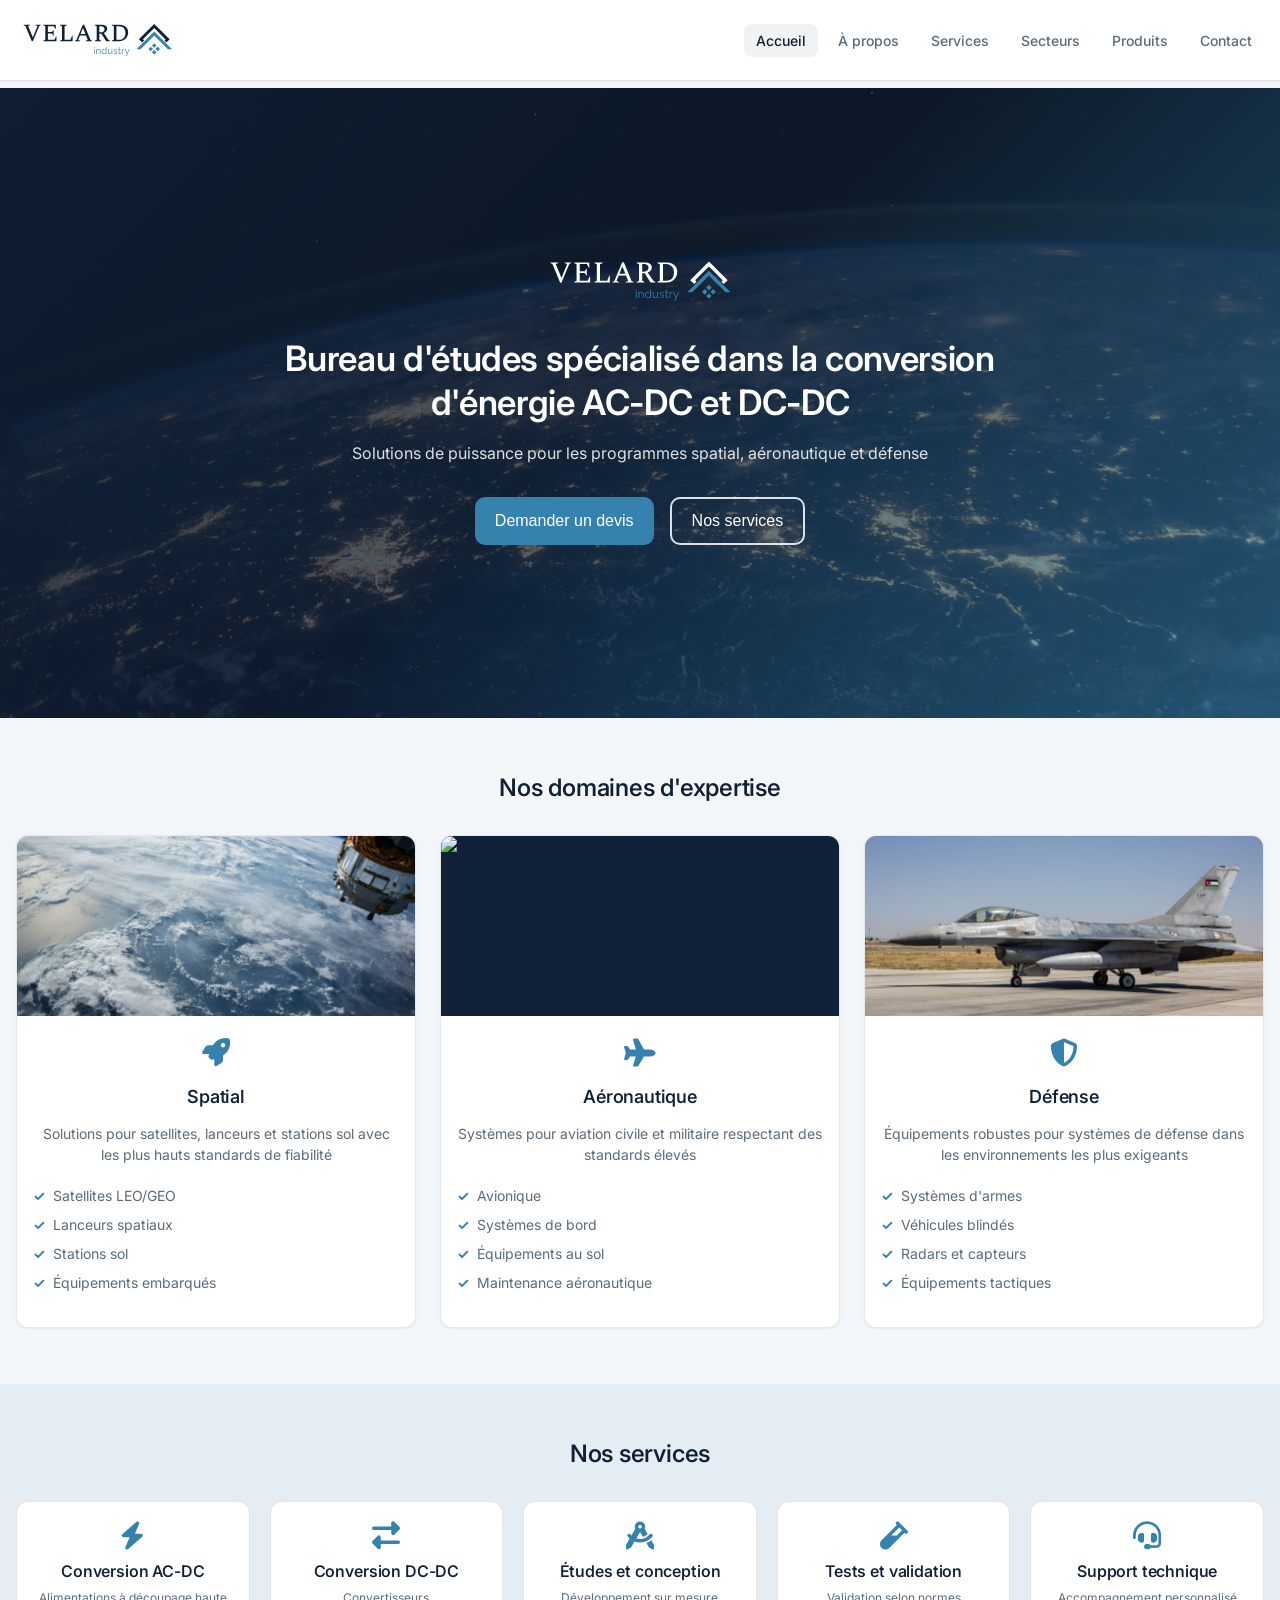
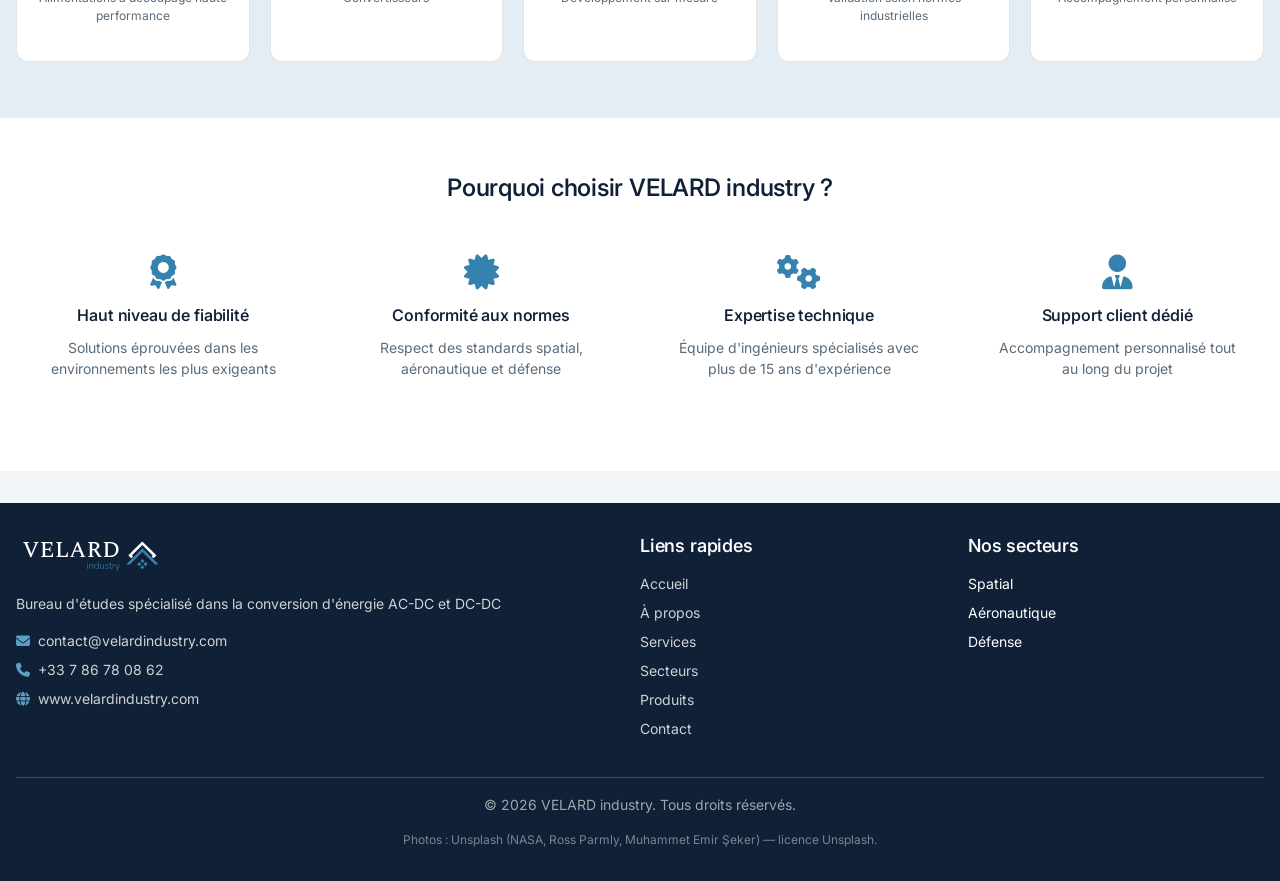
==== commit c024d989: "Add files via upload" ====
--- a/index.html
+++ b/index.html
@@ -11,7 +11,6 @@
     <link href="https://fonts.googleapis.com/css2?family=Inter:wght@400;500;600;700&display=swap" rel="stylesheet">
     <link rel="stylesheet" href="style.css">
     <link rel="stylesheet" href="https://cdnjs.cloudflare.com/ajax/libs/font-awesome/6.4.0/css/all.min.css">
-    <link rel="stylesheet" href="https://cdnjs.cloudflare.com/ajax/libs/leaflet/1.9.4/leaflet.min.css">
 </head>
 <body>
     <!-- Navigation Header -->
@@ -35,6 +34,9 @@
                     </li>
                     <li class="nav__item">
                         <a href="#secteurs" class="nav__link" data-page="secteurs">Secteurs</a>
+                    </li>
+                    <li class="nav__item">
+                        <a href="#produits" class="nav__link" data-page="produits">Produits</a>
                     </li>
                     <li class="nav__item">
                         <a href="#contact" class="nav__link" data-page="contact">Contact</a>
@@ -412,6 +414,84 @@
             </div>
         </section>
 
+
+        <!-- Page Produits -->
+        <section id="produits" class="page">
+            <div class="container">
+                <h1 class="page__title">Nos produits</h1>
+                <p class="products__lead">Des systèmes avioniques conçus pour l’aviation générale, avec la même exigence de fiabilité que nos programmes critiques.</p>
+
+                <article class="product">
+                    <header class="product__header">
+                        <div class="product__identity">
+                            <p class="product__eyebrow">Aviation générale</p>
+                            <h2 class="product__name">GA Radar System</h2>
+                            <p class="product__tagline">Radar embarqué 77&nbsp;GHz pour la détection météo, du relief et des obstacles.</p>
+                        </div>
+                        <div class="product__status" role="status">
+                            <span class="product__status-badge">En cours de conception</span>
+                            <p class="product__status-text">La date d’ouverture des précommandes sera communiquée ultérieurement.</p>
+                        </div>
+                    </header>
+
+                    <figure class="product__visual">
+                        <picture>
+                            <source srcset="assets/images/ga-radar-system.webp" type="image/webp">
+                            <img src="assets/images/ga-radar-system.jpg" alt="Fiche produit GA Radar System VELARD industry : calculateur, antenne radar, intégration cockpit et contenu du kit" width="1536" height="1024" loading="lazy">
+                        </picture>
+                        <figcaption class="product__caption">Vue d’ensemble du système — spécifications préliminaires, susceptibles d’évoluer.</figcaption>
+                    </figure>
+
+                    <div class="product__body">
+                        <div class="product__intro">
+                            <h3>Un kit compact pour l’aviation générale</h3>
+                            <p>Le GA Radar System regroupe un calculateur embarqué, une antenne FMCW 77&nbsp;GHz, le câblage avionique et une interface d’affichage dédiée ou tablette. Conçu pour une installation simple sur support avionique standard, avec une alimentation 9–36&nbsp;V DC compatible des réseaux de bord.</p>
+                        </div>
+
+                        <ul class="product__specs" aria-label="Caractéristiques principales">
+                            <li>
+                                <span class="product__spec-label">Fréquence</span>
+                                <span class="product__spec-value">77 GHz FMCW</span>
+                            </li>
+                            <li>
+                                <span class="product__spec-label">Champ de vue</span>
+                                <span class="product__spec-value">±60° azimut · ±15° élévation</span>
+                            </li>
+                            <li>
+                                <span class="product__spec-label">Calculateur</span>
+                                <span class="product__spec-value">150 × 120 × 65 mm · &lt; 800 g</span>
+                            </li>
+                            <li>
+                                <span class="product__spec-label">Alimentation</span>
+                                <span class="product__spec-value">9 – 36 V DC</span>
+                            </li>
+                            <li>
+                                <span class="product__spec-label">Température</span>
+                                <span class="product__spec-value">−20 °C à +70 °C</span>
+                            </li>
+                            <li>
+                                <span class="product__spec-label">Modes d’affichage</span>
+                                <span class="product__spec-value">Météo · Relief · Trafic</span>
+                            </li>
+                        </ul>
+                    </div>
+
+                    <div class="product__notice">
+                        <div class="product__notice-icon" aria-hidden="true"><i class="fas fa-drafting-compass"></i></div>
+                        <div>
+                            <h3>Programme en développement</h3>
+                            <p>Ce système est actuellement en phase de conception. Les performances, interfaces et délais indiqués à ce stade sont préliminaires. Nous ouvrirons prochainement une phase de précommandes ; la date exacte sera annoncée sur cette page et auprès de nos contacts.</p>
+                        </div>
+                    </div>
+
+                    <div class="product__cta">
+                        <p>Vous souhaitez être informé de l’ouverture des précommandes ?</p>
+                        <button type="button" class="btn btn--primary" data-page="contact">Nous contacter</button>
+                    </div>
+                </article>
+            </div>
+        </section>
+
         <!-- Page Contact -->
         <section id="contact" class="page">
             <div class="container">
@@ -507,7 +587,186 @@
                 <div class="contact__map">
                     <h2 class="section__title">Présence mondiale</h2>
                     <p class="map__intro">Île-de-France, Saint-Étienne, et des relais en Europe, en Asie et en Amérique.</p>
-                    <div id="world-map" class="world-map" role="region" aria-label="Carte du monde des implantations VELARD industry"></div>
+                    <div id="world-map" class="world-map" role="region" aria-label="Carte du monde des implantations VELARD industry">
+                        <svg class="world-map__svg" viewBox="0 0 1000 500" xmlns="http://www.w3.org/2000/svg" aria-hidden="true" focusable="false">
+                            <defs>
+                                <linearGradient id="map-ocean" x1="0" y1="0" x2="0" y2="1">
+                                    <stop offset="0%" stop-color="#0c1a2c"/>
+                                    <stop offset="100%" stop-color="#102036"/>
+                                </linearGradient>
+                            </defs>
+                            <rect width="1000" height="500" fill="url(#map-ocean)"/>
+                            <g fill="none" stroke="#3682ae">
+            <line x1="0.0" y1="0" x2="0.0" y2="500" stroke-opacity="0.10" stroke-width="0.7"/>
+            <line x1="83.3" y1="0" x2="83.3" y2="500" stroke-opacity="0.10" stroke-width="0.7"/>
+            <line x1="166.7" y1="0" x2="166.7" y2="500" stroke-opacity="0.10" stroke-width="0.7"/>
+            <line x1="250.0" y1="0" x2="250.0" y2="500" stroke-opacity="0.10" stroke-width="0.7"/>
+            <line x1="333.3" y1="0" x2="333.3" y2="500" stroke-opacity="0.10" stroke-width="0.7"/>
+            <line x1="416.7" y1="0" x2="416.7" y2="500" stroke-opacity="0.10" stroke-width="0.7"/>
+            <line x1="500.0" y1="0" x2="500.0" y2="500" stroke-opacity="0.22" stroke-width="1"/>
+            <line x1="583.3" y1="0" x2="583.3" y2="500" stroke-opacity="0.10" stroke-width="0.7"/>
+            <line x1="666.7" y1="0" x2="666.7" y2="500" stroke-opacity="0.10" stroke-width="0.7"/>
+            <line x1="750.0" y1="0" x2="750.0" y2="500" stroke-opacity="0.10" stroke-width="0.7"/>
+            <line x1="833.3" y1="0" x2="833.3" y2="500" stroke-opacity="0.10" stroke-width="0.7"/>
+            <line x1="916.7" y1="0" x2="916.7" y2="500" stroke-opacity="0.10" stroke-width="0.7"/>
+            <line x1="1000.0" y1="0" x2="1000.0" y2="500" stroke-opacity="0.10" stroke-width="0.7"/>
+            <line x1="0" y1="416.7" x2="1000" y2="416.7" stroke-opacity="0.10" stroke-width="0.7"/>
+            <line x1="0" y1="333.3" x2="1000" y2="333.3" stroke-opacity="0.10" stroke-width="0.7"/>
+            <line x1="0" y1="250.0" x2="1000" y2="250.0" stroke-opacity="0.22" stroke-width="1"/>
+            <line x1="0" y1="166.7" x2="1000" y2="166.7" stroke-opacity="0.10" stroke-width="0.7"/>
+            <line x1="0" y1="83.3" x2="1000" y2="83.3" stroke-opacity="0.10" stroke-width="0.7"/>
+            <line x1="0" y1="0.0" x2="1000" y2="0.0" stroke-opacity="0.10" stroke-width="0.7"/>
+                            </g>
+                            <g fill="#7fa8c2" stroke="#c5dce8" stroke-width="0.55" stroke-linejoin="round">
+            <path d="M278.1,226.1 L266.7,225.0 L258.3,215.3 L250.0,211.9 L240.3,205.6 L226.4,204.2 L209.7,197.2 L207.5,192.5 L193.1,184.7 L184.7,176.4 L181.9,172.2 L174.7,159.7 L165.3,154.2 L159.7,145.0 L154.7,136.7 L155.6,121.7 L153.6,115.8 L144.4,109.7 L133.3,100.0 L125.0,94.4 L119.4,88.1 L108.3,83.9 L94.4,83.3 L80.6,85.0 L72.2,90.3 L50.0,97.2 L37.5,99.4 L38.9,97.2 L61.1,88.9 L83.3,80.0 L38.9,70.8 L33.3,66.7 L38.9,61.1 L65.3,51.7 L97.2,55.6 L144.4,55.6 L208.3,58.3 L250.0,59.7 L255.6,72.2 L302.8,76.4 L320.8,83.3 L325.0,87.5 L340.3,100.0 L344.4,105.6 L344.4,106.9 L322.2,112.5 L318.1,119.4 L313.9,125.0 L316.1,126.1 L306.1,128.3 L303.3,132.5 L305.6,134.7 L294.4,137.5 L293.1,141.7 L290.3,152.2 L283.9,155.6 L275.0,163.9 L276.4,170.8 L276.9,180.0 L275.6,180.8 L272.2,177.8 L270.3,172.8 L269.4,168.9 L262.5,167.2 L251.4,168.6 L238.9,168.1 L230.0,172.8 L229.4,178.1 L228.3,188.1 L236.7,198.6 L247.2,198.9 L248.9,190.3 L256.9,190.0 L257.2,198.6 L255.0,205.6 L266.7,206.1 L268.6,215.3 L270.3,223.3 L277.8,225.0 Z"/>
+            <path d="M411.1,18.6 L466.7,25.0 L450.0,38.9 L438.9,55.6 L388.9,69.4 L376.4,83.3 L355.6,72.2 L344.4,50.0 L311.1,38.9 L300.0,31.9 L333.3,22.2 L388.9,18.1 Z"/>
+            <path d="M301.4,216.1 L311.1,220.8 L325.0,220.6 L333.3,227.8 L338.9,233.3 L355.6,233.3 L356.9,238.9 L359.7,244.4 L365.3,254.2 L402.8,266.7 L402.2,275.0 L393.1,286.1 L383.3,313.9 L365.8,320.8 L355.6,338.9 L347.8,346.9 L340.3,355.6 L308.3,391.7 L313.1,402.5 L305.6,401.4 L294.4,395.6 L290.3,388.9 L290.3,377.8 L295.8,361.1 L300.6,341.7 L304.4,300.0 L288.1,286.1 L275.0,263.9 L275.0,255.6 L277.8,247.8 L285.0,238.9 L286.1,227.8 L290.3,223.6 L293.1,219.4 Z"/>
+            <path d="M482.5,146.9 L483.9,150.3 L508.3,147.8 L527.8,146.4 L536.7,158.9 L555.6,159.7 L569.4,162.5 L590.3,162.5 L590.6,168.1 L593.9,173.1 L602.8,188.9 L609.7,206.4 L620.3,216.7 L642.2,218.1 L640.3,225.0 L625.0,244.4 L608.9,263.9 L612.5,279.2 L612.8,291.7 L591.1,321.1 L590.0,329.2 L571.1,346.7 L555.0,346.7 L550.6,338.9 L545.6,329.2 L538.9,311.1 L532.5,297.2 L536.7,272.2 L526.4,249.2 L522.2,236.7 L479.2,237.8 L475.0,235.6 L466.7,230.6 L453.6,216.7 L451.4,209.2 L452.8,191.7 L455.6,183.3 L463.9,172.2 L475.0,161.1 L483.3,150.6 Z"/>
+            <path d="M475.0,147.2 L473.6,142.5 L475.8,135.6 L475.0,129.4 L495.0,129.2 L496.7,121.7 L494.4,119.4 L486.9,115.0 L495.8,111.9 L506.7,108.1 L513.9,102.2 L523.6,101.4 L522.8,94.4 L526.4,90.3 L516.7,88.9 L513.9,86.1 L513.9,77.8 L526.4,73.6 L538.9,63.6 L569.4,52.5 L586.1,54.2 L600.0,58.3 L633.3,58.9 L652.8,51.4 L722.2,47.2 L763.9,40.3 L805.6,45.8 L855.6,47.2 L916.7,52.8 L972.2,56.9 L994.4,66.7 L995.8,70.8 L969.4,77.8 L958.3,83.3 L952.8,86.1 L950.0,94.4 L934.7,106.9 L900.0,119.4 L863.9,131.9 L855.6,141.7 L858.9,152.8 L851.1,154.4 L850.0,150.6 L851.4,145.8 L845.8,144.4 L838.3,162.5 L831.9,180.6 L816.1,188.9 L800.0,190.3 L797.2,202.8 L796.7,220.0 L791.1,226.1 L788.9,246.4 L787.2,246.1 L778.6,235.0 L779.2,211.9 L770.8,208.3 L761.7,205.6 L756.9,194.4 L754.2,188.9 L744.4,190.3 L738.9,194.4 L727.8,205.6 L723.1,213.9 L715.3,227.5 L713.3,227.8 L705.6,215.3 L704.7,206.9 L702.2,194.4 L691.7,187.8 L688.9,186.1 L685.8,181.1 L674.4,179.7 L661.1,175.0 L661.7,178.9 L656.4,179.7 L666.1,187.2 L651.4,202.8 L625.0,214.7 L620.3,214.4 L618.3,205.6 L608.6,190.8 L603.3,181.4 L596.1,172.2 L597.2,168.1 L595.0,162.5 L597.8,158.3 L600.6,148.6 L578.3,147.8 L564.4,149.4 L558.3,147.2 L555.6,140.3 L551.4,138.3 L544.4,133.9 L551.1,138.9 L545.8,143.9 L543.3,144.7 L536.9,143.9 L539.4,136.7 L530.0,131.1 L527.2,127.5 L519.4,129.4 L517.2,130.3 L508.3,129.7 L508.9,133.9 L506.1,135.0 L500.3,141.9 L494.2,148.1 L487.5,148.1 L484.4,150.0 Z"/>
+            <path d="M486.1,87.2 L491.7,87.5 L495.0,90.0 L493.1,94.4 L494.4,95.0 L497.8,98.3 L500.6,101.9 L504.7,103.3 L503.9,107.2 L500.6,109.4 L485.6,111.1 L488.1,107.8 L486.4,106.7 L488.3,104.4 L487.5,101.7 L490.0,98.3 L482.8,92.2 L479.7,90.0 L486.1,87.2 Z"/>
+            <path d="M482.8,96.4 L478.3,96.7 L477.2,98.6 L472.8,102.2 L472.2,106.7 L477.2,107.2 L482.2,105.3 L483.3,101.9 L483.3,99.7 L482.8,96.4 Z"/>
+            <path d="M459.7,65.3 L448.6,66.7 L433.9,69.4 L437.5,72.8 L448.6,73.9 L459.7,72.2 L462.5,68.1 Z"/>
+            <path d="M894.2,123.6 L902.8,127.8 L905.0,129.7 L897.8,133.3 L892.8,135.0 L888.9,138.3 L891.7,143.6 L891.4,150.8 L888.3,153.1 L875.0,153.9 L877.2,156.9 L864.7,162.8 L860.3,158.1 L863.6,155.6 L868.1,154.4 L869.4,151.4 L880.6,145.8 L888.9,137.5 L889.7,134.7 L892.8,129.4 Z"/>
+            <path d="M636.7,283.3 L639.7,291.1 L630.8,319.4 L625.3,321.1 L621.1,313.9 L623.6,294.4 L636.1,284.2 Z"/>
+            <path d="M863.9,283.9 L880.0,282.8 L891.7,284.4 L903.3,291.7 L906.7,302.8 L925.3,320.3 L926.4,328.3 L923.6,340.0 L916.7,354.2 L906.7,356.7 L891.4,355.6 L877.8,347.2 L826.4,346.9 L823.6,347.5 L820.8,338.9 L814.4,321.1 L816.7,310.8 L829.2,306.7 L844.4,295.6 L851.4,289.7 L858.3,291.7 Z"/>
+            <path d="M980.6,345.6 L985.6,350.0 L995.3,354.4 L988.3,365.0 L983.3,358.3 L983.6,352.2 Z"/>
+            <path d="M979.7,362.5 L983.9,365.8 L970.0,379.7 L962.5,377.2 L976.4,366.1 Z"/>
+            <path d="M902.2,363.1 L911.9,363.9 L907.8,371.1 L905.0,370.0 Z"/>
+            <path d="M866.7,251.1 L894.4,258.3 L918.9,278.3 L895.8,279.4 L880.6,273.6 L863.9,253.6 Z"/>
+            <path d="M825.0,230.6 L831.1,241.7 L822.2,261.7 L802.8,247.8 L804.2,244.4 L825.0,230.6 Z"/>
+            <path d="M764.7,234.4 L770.8,234.7 L793.9,266.4 L790.3,266.1 L770.6,247.2 Z"/>
+            <path d="M264.2,185.6 L277.2,185.6 L294.2,194.4 L284.7,195.0 L264.2,189.4 Z"/>
+            <path d="M300.8,194.7 L310.3,195.6 L301.7,201.1 L298.9,198.9 Z"/>
+            <path d="M722.8,222.8 L727.2,230.6 L723.9,233.6 L721.4,227.8 Z"/>
+            <path d="M837.5,179.7 L835.3,188.9 L833.3,187.2 L836.1,180.0 Z"/>
+            <path d="M835.6,198.6 L844.4,211.1 L850.6,233.3 L838.9,231.9 L830.0,221.4 L832.8,205.6 Z"/>
+            <path d="M533.3,27.8 L555.6,31.9 L544.4,37.5 L527.8,33.3 Z"/>
+            <path d="M27.8,66.7 L22.2,72.2 L29.2,68.1 L37.5,61.1 L25.0,65.3 Z"/>
+                            </g>
+                        </svg>
+                        <ul class="world-map__pins">
+                        <li>
+                            <button type="button" class="world-map__pin world-map__pin--main world-map__pin--n" style="left:50.65%;top:22.86%" aria-label="Île-de-France">
+                                <span class="world-map__label">Île-de-France</span>
+                            </button>
+                        </li>
+                        <li>
+                            <button type="button" class="world-map__pin world-map__pin--main world-map__pin--s" style="left:51.22%;top:24.76%" aria-label="Saint-Étienne">
+                                <span class="world-map__label">Saint-Étienne</span>
+                            </button>
+                        </li>
+                        <li>
+                            <button type="button" class="world-map__pin world-map__pin--main world-map__pin--w" style="left:88.79%;top:30.18%" aria-label="Tokyo">
+                                <span class="world-map__label">Tokyo</span>
+                            </button>
+                        </li>
+                        <li>
+                            <button type="button" class="world-map__pin world-map__pin--main world-map__pin--e" style="left:17.15%;top:31.08%" aria-label="Los Angeles">
+                                <span class="world-map__label">Los Angeles</span>
+                            </button>
+                        </li>
+                        <li>
+                            <button type="button" class="world-map__pin world-map__pin--main world-map__pin--n" style="left:29.44%;top:27.38%" aria-label="New York">
+                                <span class="world-map__label">New York</span>
+                            </button>
+                        </li>
+                        <li>
+                            <button type="button" class="world-map__pin world-map__pin--main world-map__pin--e" style="left:53.72%;top:20.82%" aria-label="Berlin">
+                                <span class="world-map__label">Berlin</span>
+                            </button>
+                        </li>
+                        <li>
+                            <button type="button" class="world-map__pin world-map__pin--main world-map__pin--w" style="left:49.96%;top:21.38%" aria-label="Londres">
+                                <span class="world-map__label">Londres</span>
+                            </button>
+                        </li>
+                        <li>
+                            <button type="button" class="world-map__pin world-map__pin--main world-map__pin--n" style="left:53.49%;top:19.06%" aria-label="Copenhague">
+                                <span class="world-map__label">Copenhague</span>
+                            </button>
+                        </li>
+                        <li>
+                            <button type="button" class="world-map__pin world-map__pin--dot" style="left:29.56%;top:24.72%" aria-label="Montréal">
+                                <span class="world-map__label">Montréal</span>
+                            </button>
+                        </li>
+                        <li>
+                            <button type="button" class="world-map__pin world-map__pin--dot" style="left:30.26%;top:26.46%" aria-label="Boston">
+                                <span class="world-map__label">Boston</span>
+                            </button>
+                        </li>
+                        <li>
+                            <button type="button" class="world-map__pin world-map__pin--dot" style="left:22.46%;top:39.20%" aria-label="Mexico">
+                                <span class="world-map__label">Mexico</span>
+                            </button>
+                        </li>
+                        <li>
+                            <button type="button" class="world-map__pin world-map__pin--dot" style="left:37.05%;top:63.08%" aria-label="São Paulo">
+                                <span class="world-map__label">São Paulo</span>
+                            </button>
+                        </li>
+                        <li>
+                            <button type="button" class="world-map__pin world-map__pin--dot" style="left:30.37%;top:68.58%" aria-label="Santiago">
+                                <span class="world-map__label">Santiago</span>
+                            </button>
+                        </li>
+                        <li>
+                            <button type="button" class="world-map__pin world-map__pin--dot" style="left:48.97%;top:27.54%" aria-label="Madrid">
+                                <span class="world-map__label">Madrid</span>
+                            </button>
+                        </li>
+                        <li>
+                            <button type="button" class="world-map__pin world-map__pin--dot" style="left:52.55%;top:24.74%" aria-label="Milan">
+                                <span class="world-map__label">Milan</span>
+                            </button>
+                        </li>
+                        <li>
+                            <button type="button" class="world-map__pin world-map__pin--dot" style="left:55.02%;top:17.04%" aria-label="Stockholm">
+                                <span class="world-map__label">Stockholm</span>
+                            </button>
+                        </li>
+                        <li>
+                            <button type="button" class="world-map__pin world-map__pin--dot" style="left:65.35%;top:36.00%" aria-label="Dubaï">
+                                <span class="world-map__label">Dubaï</span>
+                            </button>
+                        </li>
+                        <li>
+                            <button type="button" class="world-map__pin world-map__pin--dot" style="left:57.79%;top:64.56%" aria-label="Johannesburg">
+                                <span class="world-map__label">Johannesburg</span>
+                            </button>
+                        </li>
+                        <li>
+                            <button type="button" class="world-map__pin world-map__pin--dot" style="left:60.23%;top:50.72%" aria-label="Nairobi">
+                                <span class="world-map__label">Nairobi</span>
+                            </button>
+                        </li>
+                        <li>
+                            <button type="button" class="world-map__pin world-map__pin--dot" style="left:70.24%;top:39.40%" aria-label="Mumbai">
+                                <span class="world-map__label">Mumbai</span>
+                            </button>
+                        </li>
+                        <li>
+                            <button type="button" class="world-map__pin world-map__pin--dot" style="left:78.84%;top:49.24%" aria-label="Singapour">
+                                <span class="world-map__label">Singapour</span>
+                            </button>
+                        </li>
+                        <li>
+                            <button type="button" class="world-map__pin world-map__pin--dot" style="left:85.27%;top:29.12%" aria-label="Séoul">
+                                <span class="world-map__label">Séoul</span>
+                            </button>
+                        </li>
+                        <li>
+                            <button type="button" class="world-map__pin world-map__pin--dot" style="left:92.00%;top:68.82%" aria-label="Sydney">
+                                <span class="world-map__label">Sydney</span>
+                            </button>
+                        </li>
+                        <li>
+                            <button type="button" class="world-map__pin world-map__pin--dot" style="left:15.80%;top:22.62%" aria-label="Vancouver">
+                                <span class="world-map__label">Vancouver</span>
+                            </button>
+                        </li>
+                        </ul>
+                    </div>
                     <div class="map__legend">
                         <span class="map__legend-item"><span class="map-swatch map-swatch--main"></span> Sites principaux</span>
                         <span class="map__legend-item"><span class="map-swatch map-swatch--dot"></span> Relais internationaux</span>
@@ -537,6 +796,7 @@
                         <li><a href="#apropos" data-page="apropos">À propos</a></li>
                         <li><a href="#services" data-page="services">Services</a></li>
                         <li><a href="#secteurs" data-page="secteurs">Secteurs</a></li>
+                        <li><a href="#produits" data-page="produits">Produits</a></li>
                         <li><a href="#contact" data-page="contact">Contact</a></li>
                     </ul>
                 </div>
@@ -556,7 +816,6 @@
         </div>
     </footer>
 
-    <script src="https://cdnjs.cloudflare.com/ajax/libs/leaflet/1.9.4/leaflet.min.js"></script>
     <script src="app.js"></script>
 </body>
 </html>
--- a/style.css
+++ b/style.css
@@ -1345,46 +1345,132 @@
 }
 
 .world-map {
-  height: 460px;
+  position: relative;
   width: 100%;
+  aspect-ratio: 2 / 1;
   border-radius: var(--radius-lg);
   overflow: hidden;
   border: 1px solid var(--color-border);
-  background: #d6e4ee;
-  z-index: 0;
-}
-
-.world-map .leaflet-div-icon {
-  background: transparent;
-  border: none;
-}
-
-.map-pin {
+  background: #102036;
+}
+
+.world-map__svg {
+  display: block;
+  width: 100%;
+  height: auto;
+}
+
+.world-map__pins {
+  position: absolute;
+  inset: 0;
+  margin: 0;
+  padding: 0;
+  list-style: none;
+  pointer-events: none;
+}
+
+.world-map__pin {
+  position: absolute;
+  width: 16px;
+  height: 16px;
+  padding: 0;
+  border: 2px solid #ffffff;
   border-radius: 50%;
-  box-sizing: border-box;
-}
-
-.map-pin--main {
+  background: var(--velard-blue);
+  transform: translate(-50%, -50%);
+  cursor: pointer;
+  pointer-events: auto;
+  z-index: 1;
+}
+
+.world-map__pin--main {
   width: 16px;
   height: 16px;
   background: var(--velard-blue);
-  border: 2px solid #ffffff;
   box-shadow: 0 0 0 3px rgba(54, 130, 174, 0.35), 0 2px 8px rgba(16, 32, 54, 0.35);
 }
 
-.map-pin--dot {
+.world-map__pin--main::after {
+  content: "";
+  position: absolute;
+  inset: -6px;
+  border-radius: 50%;
+  border: 1px solid rgba(54, 130, 174, 0.55);
+  animation: map-pin-pulse 2.2s ease-out infinite;
+}
+
+.world-map__pin--dot {
   width: 9px;
   height: 9px;
-  background: var(--velard-navy);
-  border: 2px solid #ffffff;
-  opacity: 0.85;
-  box-shadow: 0 1px 4px rgba(16, 32, 54, 0.3);
-}
-
-.map-popup {
-  font-family: var(--font-family-base);
+  background: #d7e6ef;
+  box-shadow: 0 1px 4px rgba(16, 32, 54, 0.45);
+}
+
+.world-map__label {
+  position: absolute;
+  left: 50%;
+  bottom: calc(100% + 8px);
+  transform: translateX(-50%);
+  white-space: nowrap;
+  padding: 4px 8px;
+  border-radius: 4px;
+  background: #ffffff;
   color: var(--velard-navy);
+  font-size: 12px;
   font-weight: 600;
+  line-height: 1.2;
+  box-shadow: 0 4px 12px rgba(16, 32, 54, 0.22);
+  opacity: 0;
+  pointer-events: none;
+  transition: opacity 0.15s ease;
+}
+
+.world-map__pin--s .world-map__label {
+  bottom: auto;
+  top: calc(100% + 8px);
+}
+
+.world-map__pin--w .world-map__label {
+  left: auto;
+  right: calc(100% + 8px);
+  bottom: 50%;
+  transform: translateY(50%);
+}
+
+.world-map__pin--e .world-map__label {
+  left: calc(100% + 8px);
+  bottom: 50%;
+  transform: translateY(50%);
+}
+
+.world-map__pin:hover,
+.world-map__pin:focus,
+.world-map__pin:focus-visible {
+  z-index: 3;
+  outline: none;
+}
+
+.world-map__pin:hover .world-map__label,
+.world-map__pin:focus .world-map__label,
+.world-map__pin:focus-visible .world-map__label {
+  opacity: 1;
+}
+
+@keyframes map-pin-pulse {
+  0% {
+    transform: scale(0.7);
+    opacity: 0.7;
+  }
+  100% {
+    transform: scale(1.7);
+    opacity: 0;
+  }
+}
+
+@media (prefers-reduced-motion: reduce) {
+  .world-map__pin--main::after {
+    animation: none;
+  }
 }
 
 .map__legend {
@@ -1422,9 +1508,232 @@
   background: var(--velard-navy);
 }
 
-@media (max-width: 768px) {
-  .world-map {
-    height: 340px;
+
+
+/* Produits */
+.products__lead {
+  text-align: center;
+  max-width: 720px;
+  margin: calc(var(--space-16) * -1) auto var(--space-32);
+  color: var(--velard-gray);
+  font-size: var(--font-size-lg);
+  line-height: 1.6;
+}
+
+.product {
+  max-width: 1080px;
+  margin: 0 auto var(--space-32);
+}
+
+.product__header {
+  display: flex;
+  justify-content: space-between;
+  align-items: flex-start;
+  gap: var(--space-24);
+  margin-bottom: var(--space-24);
+  flex-wrap: wrap;
+}
+
+.product__eyebrow {
+  margin: 0 0 var(--space-8);
+  color: var(--velard-blue);
+  font-size: var(--font-size-sm);
+  font-weight: 600;
+  letter-spacing: 0.06em;
+  text-transform: uppercase;
+}
+
+.product__name {
+  margin: 0 0 var(--space-8);
+  color: var(--velard-navy);
+  font-size: clamp(1.75rem, 2.5vw, 2.25rem);
+  line-height: 1.2;
+}
+
+.product__tagline {
+  margin: 0;
+  max-width: 36rem;
+  color: var(--velard-gray);
+  font-size: var(--font-size-lg);
+  line-height: 1.5;
+}
+
+.product__status {
+  flex: 0 1 280px;
+  padding: var(--space-16) var(--space-20);
+  background: rgba(var(--velard-navy-rgb), 0.04);
+  border: 1px solid rgba(var(--velard-navy-rgb), 0.1);
+  border-left: 3px solid var(--velard-blue);
+}
+
+.product__status-badge {
+  display: inline-block;
+  margin-bottom: var(--space-8);
+  padding: 4px 10px;
+  background: var(--velard-navy);
+  color: #ffffff;
+  font-size: 12px;
+  font-weight: 600;
+  letter-spacing: 0.04em;
+  text-transform: uppercase;
+}
+
+.product__status-text {
+  margin: 0;
+  color: var(--velard-gray);
+  font-size: var(--font-size-sm);
+  line-height: 1.5;
+}
+
+.product__visual {
+  margin: 0 0 var(--space-24);
+  background: #0c1a2c;
+  border: 1px solid rgba(var(--velard-navy-rgb), 0.12);
+  border-radius: var(--radius-lg);
+  overflow: hidden;
+}
+
+.product__visual picture,
+.product__visual img {
+  display: block;
+  width: 100%;
+  height: auto;
+}
+
+.product__caption {
+  margin: 0;
+  padding: var(--space-12) var(--space-16);
+  background: rgba(16, 32, 54, 0.92);
+  color: rgba(255, 255, 255, 0.78);
+  font-size: var(--font-size-sm);
+}
+
+.product__body {
+  display: grid;
+  grid-template-columns: 1.1fr 1fr;
+  gap: var(--space-32);
+  margin-bottom: var(--space-24);
+  align-items: start;
+}
+
+.product__intro h3 {
+  margin: 0 0 var(--space-12);
+  color: var(--velard-navy);
+  font-size: var(--font-size-xl);
+}
+
+.product__intro p {
+  margin: 0;
+  color: var(--velard-gray);
+  line-height: 1.7;
+}
+
+.product__specs {
+  list-style: none;
+  margin: 0;
+  padding: 0;
+  display: grid;
+  gap: 0;
+  border-top: 1px solid rgba(var(--velard-navy-rgb), 0.12);
+}
+
+.product__specs li {
+  display: grid;
+  grid-template-columns: 0.9fr 1.1fr;
+  gap: var(--space-12);
+  padding: var(--space-12) 0;
+  border-bottom: 1px solid rgba(var(--velard-navy-rgb), 0.12);
+}
+
+.product__spec-label {
+  color: var(--velard-gray);
+  font-size: var(--font-size-sm);
+  font-weight: 500;
+}
+
+.product__spec-value {
+  color: var(--velard-navy);
+  font-weight: 600;
+  text-align: right;
+}
+
+.product__notice {
+  display: flex;
+  gap: var(--space-16);
+  align-items: flex-start;
+  margin-bottom: var(--space-24);
+  padding: var(--space-20) var(--space-24);
+  background: var(--velard-mist);
+  border: 1px solid rgba(var(--velard-navy-rgb), 0.08);
+}
+
+.product__notice-icon {
+  flex-shrink: 0;
+  width: 44px;
+  height: 44px;
+  display: grid;
+  place-items: center;
+  background: var(--velard-navy);
+  color: #ffffff;
+  font-size: 1.1rem;
+}
+
+.product__notice h3 {
+  margin: 0 0 var(--space-8);
+  color: var(--velard-navy);
+  font-size: var(--font-size-lg);
+}
+
+.product__notice p {
+  margin: 0;
+  color: var(--velard-gray);
+  line-height: 1.65;
+}
+
+.product__cta {
+  display: flex;
+  flex-wrap: wrap;
+  align-items: center;
+  justify-content: space-between;
+  gap: var(--space-16);
+  padding: var(--space-20) 0 var(--space-8);
+  border-top: 1px solid rgba(var(--velard-navy-rgb), 0.12);
+}
+
+.product__cta p {
+  margin: 0;
+  color: var(--velard-navy);
+  font-weight: 500;
+}
+
+@media (max-width: 900px) {
+  .product__body {
+    grid-template-columns: 1fr;
+    gap: var(--space-24);
+  }
+
+  .product__spec-value {
+    text-align: left;
+  }
+}
+
+@media (max-width: 640px) {
+  .product__status {
+    flex-basis: 100%;
+  }
+
+  .product__specs li {
+    grid-template-columns: 1fr;
+    gap: 4px;
+  }
+
+  .product__cta {
+    flex-direction: column;
+    align-items: stretch;
+  }
+
+  .product__cta .btn {
+    width: 100%;
   }
 }
 
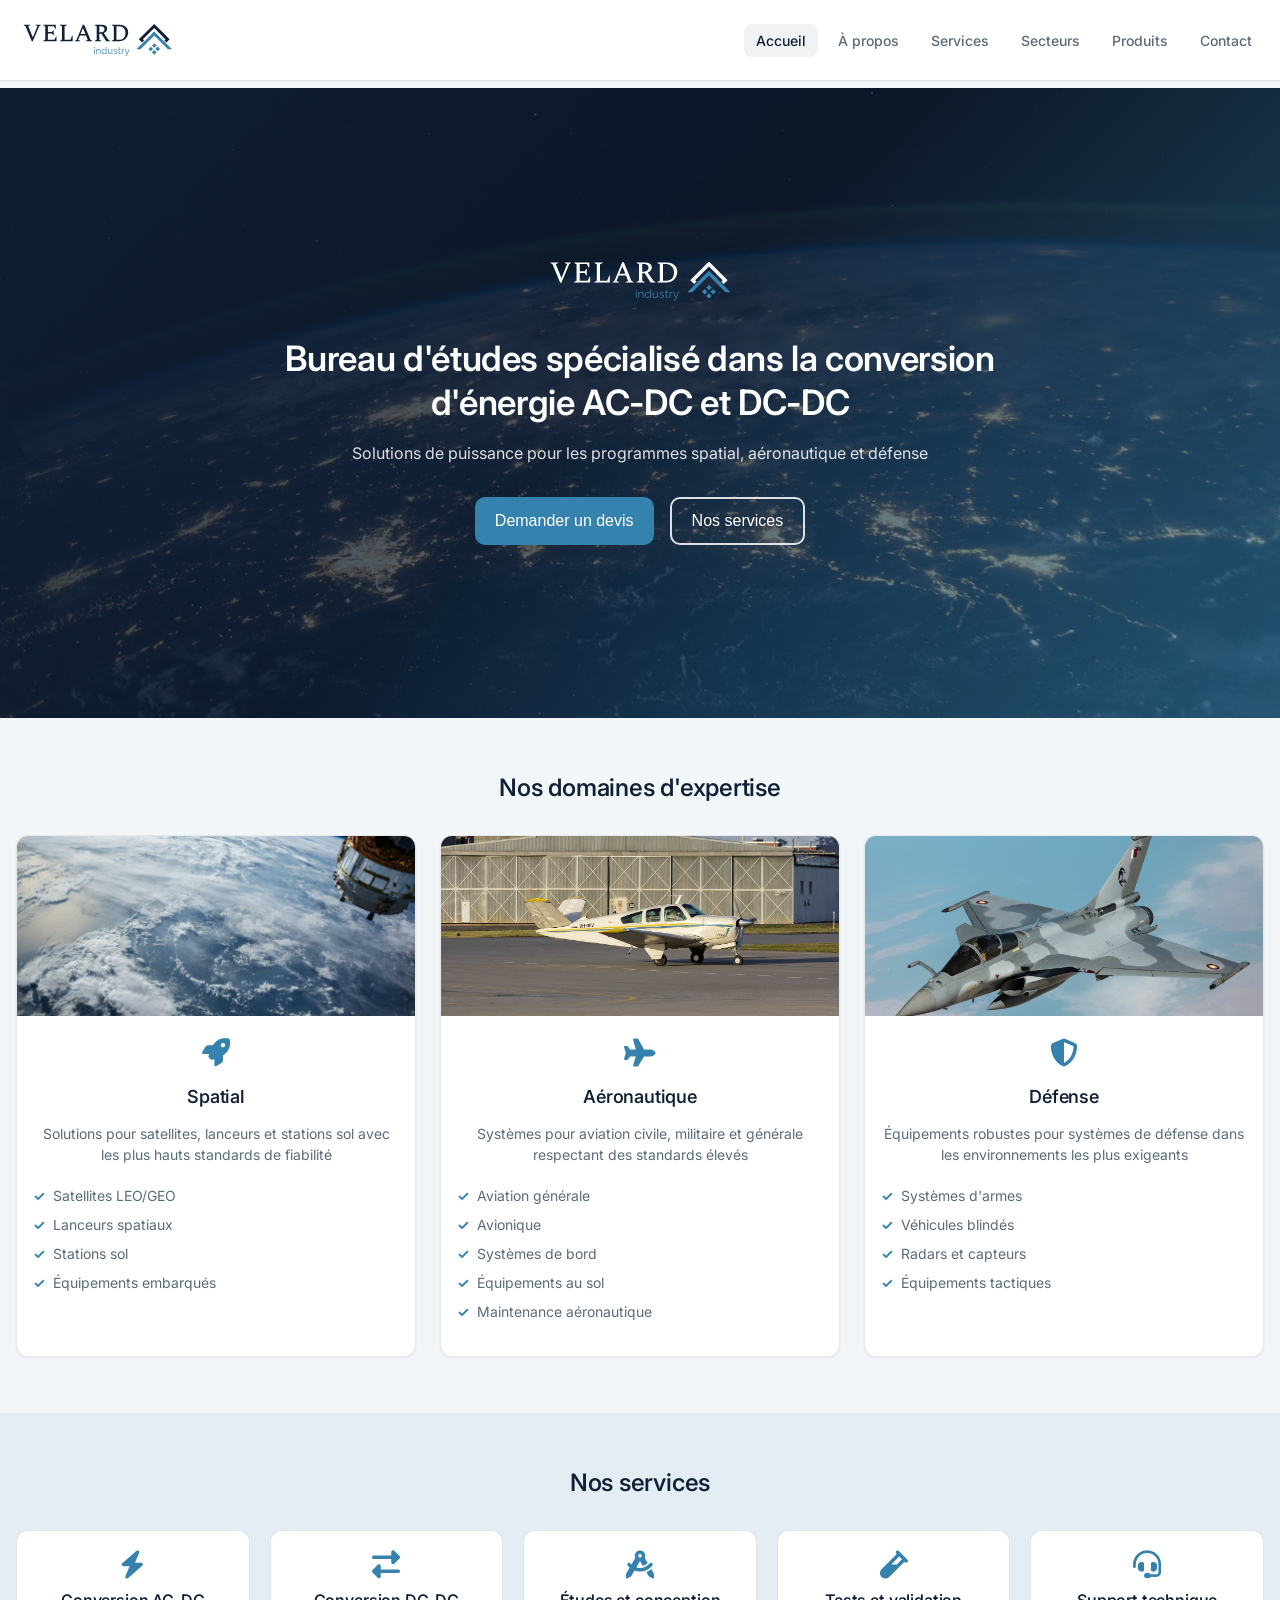
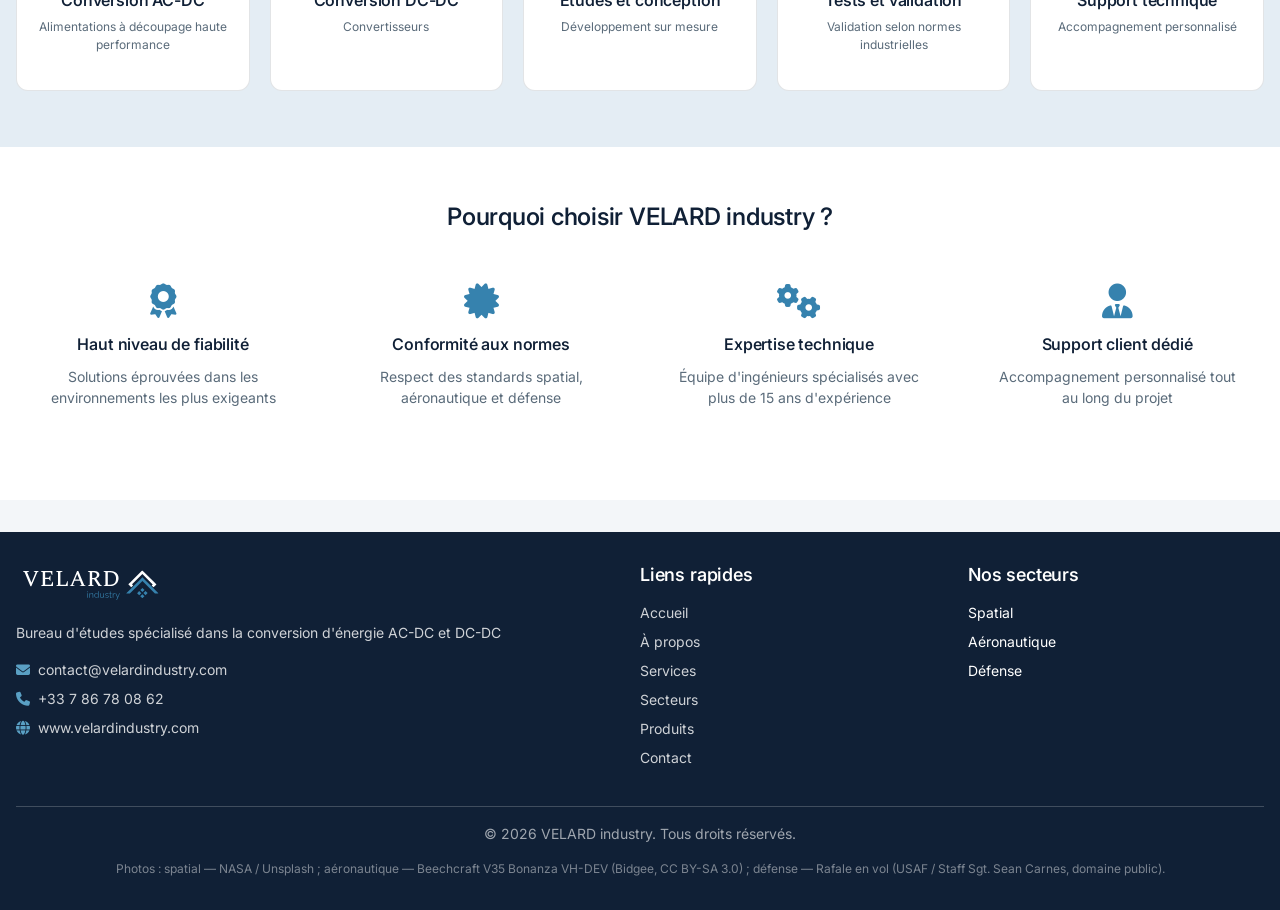
==== commit df1934e3: "Add files via upload" ====
--- a/index.html
+++ b/index.html
@@ -5,7 +5,9 @@
     <meta name="viewport" content="width=device-width, initial-scale=1.0">
     <title>VELARD industry - Bureau d'études conversion d'énergie AC-DC et DC-DC</title>
     <meta name="description" content="VELARD industry - Bureau d'études spécialisé dans la conversion d'énergie AC-DC et DC-DC pour les secteurs spatial, aéronautique et défense">
-    <link rel="icon" type="image/svg+xml" href="assets/logo/favicon.svg">
+    <link rel="icon" type="image/png" href="assets/logo/favicon.png" sizes="81x81">
+    <link rel="icon" type="image/png" href="assets/logo/favicon-32.png" sizes="32x32">
+    <link rel="apple-touch-icon" href="assets/logo/apple-touch-icon.png">
     <link rel="preconnect" href="https://fonts.googleapis.com">
     <link rel="preconnect" href="https://fonts.gstatic.com" crossorigin>
     <link href="https://fonts.googleapis.com/css2?family=Inter:wght@400;500;600;700&display=swap" rel="stylesheet">
@@ -93,15 +95,16 @@
                         </div>
                         <div class="expertise__card card">
                             <div class="expertise__media">
-                                <img src="assets/images/aeronautique.jpg" alt="Aile d'avion au-dessus des nuages" width="800" height="500" loading="lazy">
+                                <img src="assets/images/aeronautique.jpg" alt="Beechcraft Bonanza V35 monomoteur d'aviation générale" width="800" height="500" loading="lazy">
                             </div>
                             <div class="card__body">
                                 <div class="expertise__icon">
                                     <i class="fas fa-plane"></i>
                                 </div>
                                 <h3>Aéronautique</h3>
-                                <p>Systèmes pour aviation civile et militaire respectant des standards élevés</p>
+                                <p>Systèmes pour aviation civile, militaire et générale respectant des standards élevés</p>
                                 <ul class="expertise__list">
+                                    <li>Aviation générale</li>
                                     <li>Avionique</li>
                                     <li>Systèmes de bord</li>
                                     <li>Équipements au sol</li>
@@ -111,7 +114,7 @@
                         </div>
                         <div class="expertise__card card">
                             <div class="expertise__media">
-                                <img src="assets/images/defense.jpg" alt="Avion de chasse sur piste" width="800" height="500" loading="lazy">
+                                <img src="assets/images/defense.jpg" alt="Dassault Rafale en vol" width="800" height="500" loading="lazy">
                             </div>
                             <div class="card__body">
                                 <div class="expertise__icon">
@@ -359,17 +362,18 @@
 
                     <div class="sector__card card">
                         <div class="sector__media">
-                            <img src="assets/images/aeronautique.jpg" alt="Aile d'avion au-dessus des nuages" width="1000" height="600" loading="lazy">
+                            <img src="assets/images/aeronautique.jpg" alt="Beechcraft Bonanza V35 monomoteur d'aviation générale" width="1000" height="600" loading="lazy">
                         </div>
                         <div class="card__body">
                             <div class="sector__header">
                                 <i class="fas fa-plane sector__icon"></i>
                                 <h2>Aéronautique</h2>
                             </div>
-                            <p class="sector__description">Systèmes pour aviation civile et militaire respectant des standards élevés</p>
+                            <p class="sector__description">Systèmes pour aviation civile, militaire et générale respectant des standards élevés</p>
                             
                             <h4>Applications</h4>
                             <ul class="sector__applications">
+                                <li>Aviation générale - Avions monomoteurs et équipements embarqués</li>
                                 <li>Avionique - Systèmes de navigation et communication</li>
                                 <li>Systèmes de bord - Éclairage et divertissement</li>
                                 <li>Équipements au sol - Bancs de test et maintenance</li>
@@ -386,7 +390,7 @@
 
                     <div class="sector__card card">
                         <div class="sector__media">
-                            <img src="assets/images/defense.jpg" alt="Avion de chasse sur piste" width="1000" height="600" loading="lazy">
+                            <img src="assets/images/defense.jpg" alt="Dassault Rafale en vol" width="1000" height="600" loading="lazy">
                         </div>
                         <div class="card__body">
                             <div class="sector__header">
@@ -811,7 +815,7 @@
             </div>
             <div class="footer__bottom">
                 <p>&copy; 2026 VELARD industry. Tous droits réservés.</p>
-                <p class="footer__credits">Photos : Unsplash (NASA, Ross Parmly, Muhammet Emir Şeker) — licence Unsplash.</p>
+                <p class="footer__credits">Photos : spatial — NASA / Unsplash ; aéronautique — Beechcraft V35 Bonanza VH-DEV (Bidgee, CC&nbsp;BY-SA&nbsp;3.0) ; défense — Rafale en vol (USAF / Staff Sgt.&nbsp;Sean Carnes, domaine public).</p>
             </div>
         </div>
     </footer>
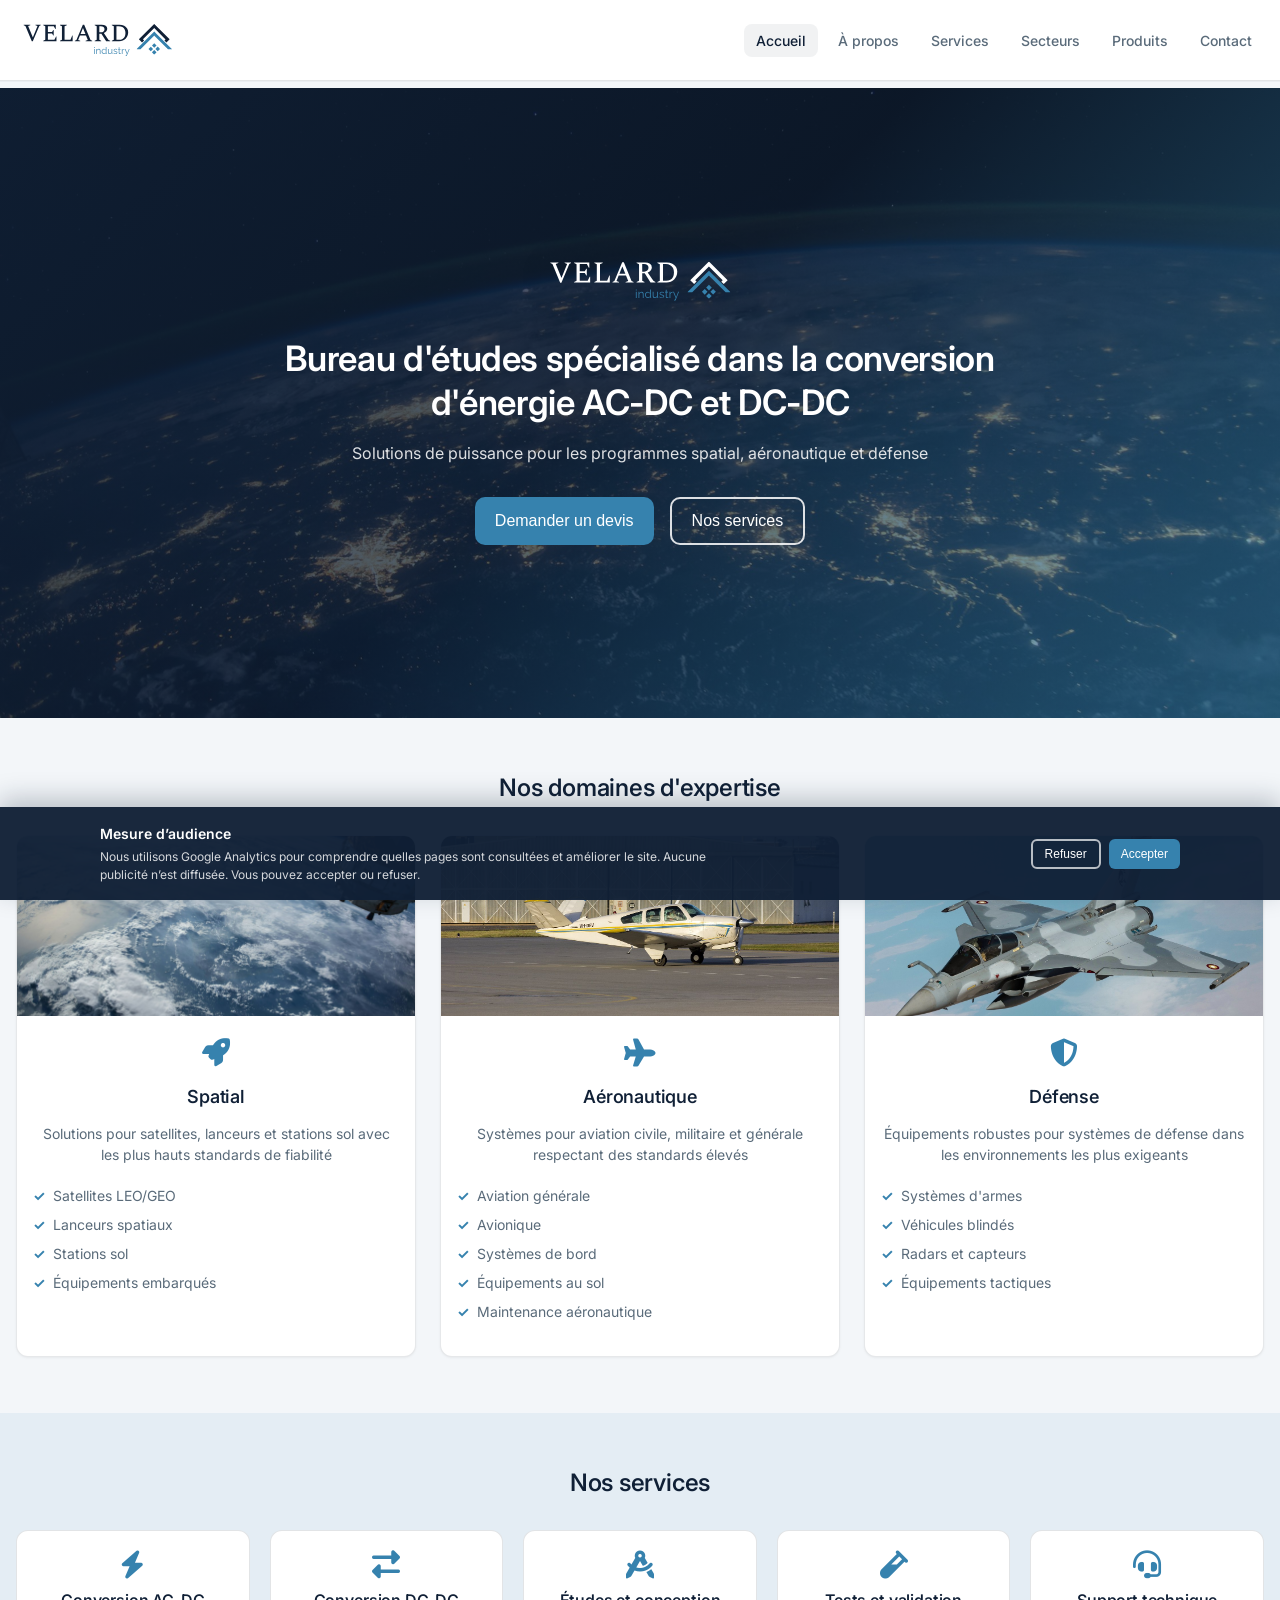
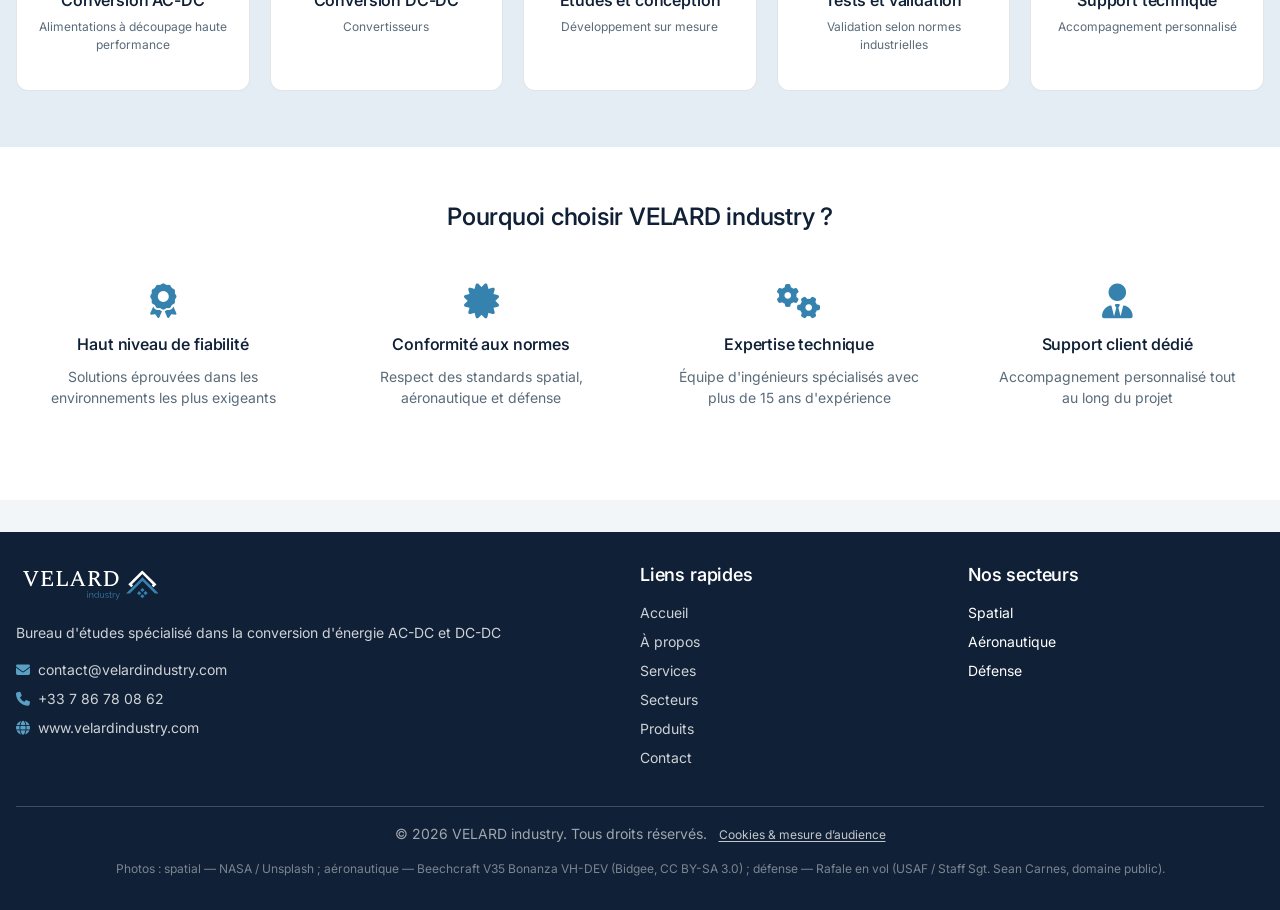
==== commit 81cadc67: "Add files via upload" ====
--- a/index.html
+++ b/index.html
@@ -485,6 +485,75 @@
                         <div>
                             <h3>Programme en développement</h3>
                             <p>Ce système est actuellement en phase de conception. Les performances, interfaces et délais indiqués à ce stade sont préliminaires. Nous ouvrirons prochainement une phase de précommandes ; la date exacte sera annoncée sur cette page et auprès de nos contacts.</p>
+                        </div>
+                    </div>
+
+                    <div class="product__cta">
+                        <p>Vous souhaitez être informé de l’ouverture des précommandes ?</p>
+                        <button type="button" class="btn btn--primary" data-page="contact">Nous contacter</button>
+                    </div>
+                </article>
+
+                <article class="product">
+                    <header class="product__header">
+                        <div class="product__identity">
+                            <p class="product__eyebrow">Aviation générale</p>
+                            <h2 class="product__name">Kit casque ANR aviation</h2>
+                            <p class="product__tagline">Solution d’adaptation pour transformer un casque ANR grand public (type Bose QC25/QC35/QC45) en casque d’aviation.</p>
+                        </div>
+                        <div class="product__status" role="status">
+                            <span class="product__status-badge">En cours de conception</span>
+                            <p class="product__status-text">La date d’ouverture des précommandes sera communiquée ultérieurement.</p>
+                        </div>
+                    </header>
+
+                    <figure class="product__visual">
+                        <picture>
+                            <source srcset="assets/images/ga-casque-anr.webp" type="image/webp">
+                            <img src="assets/images/ga-casque-anr.jpg" alt="Fiche produit kit casque ANR aviation VELARD industry : micro boom, module d’adaptation PTT et connectique PJ-055 / PJ-068" width="1024" height="682" loading="lazy">
+                        </picture>
+                        <figcaption class="product__caption">Vue d’ensemble du kit — spécifications préliminaires, susceptibles d’évoluer.</figcaption>
+                    </figure>
+
+                    <div class="product__body">
+                        <div class="product__intro">
+                            <h3>Votre casque ANR, prêt pour le ciel</h3>
+                            <p>Ce kit transforme un casque audio à réduction de bruit du commerce en casque d’aviation performant. Il combine un microphone boom modulaire, un module d’adaptation avec préamplification et bouton PTT intégré, et une connectique aviation standard PJ-055 / PJ-068 — sans modifier le casque ni compromettre l’ANR.</p>
+                        </div>
+
+                        <ul class="product__specs" aria-label="Caractéristiques principales">
+                            <li>
+                                <span class="product__spec-label">Compatibilité</span>
+                                <span class="product__spec-value">Bose QC25 / QC35 / QC45</span>
+                            </li>
+                            <li>
+                                <span class="product__spec-label">Microphone</span>
+                                <span class="product__spec-value">Boom électret aviation</span>
+                            </li>
+                            <li>
+                                <span class="product__spec-label">Module</span>
+                                <span class="product__spec-value">PTT intégré</span>
+                            </li>
+                            <li>
+                                <span class="product__spec-label">Connectique</span>
+                                <span class="product__spec-value">PJ-055 / PJ-068</span>
+                            </li>
+                            <li>
+                                <span class="product__spec-label">Installation</span>
+                                <span class="product__spec-value">Réversible</span>
+                            </li>
+                            <li>
+                                <span class="product__spec-label">Usage</span>
+                                <span class="product__spec-value">Aviation générale</span>
+                            </li>
+                        </ul>
+                    </div>
+
+                    <div class="product__notice">
+                        <div class="product__notice-icon" aria-hidden="true"><i class="fas fa-drafting-compass"></i></div>
+                        <div>
+                            <h3>Programme en développement</h3>
+                            <p>Ce kit est actuellement en phase de conception. Les performances, interfaces et délais indiqués à ce stade sont préliminaires. Nous ouvrirons prochainement une phase de précommandes ; la date exacte sera annoncée sur cette page et auprès de nos contacts.</p>
                         </div>
                     </div>
 
@@ -814,12 +883,26 @@
                 </div>
             </div>
             <div class="footer__bottom">
-                <p>&copy; 2026 VELARD industry. Tous droits réservés.</p>
+                <p>&copy; 2026 VELARD industry. Tous droits réservés. <a href="#cookie-prefs" id="cookie-prefs" class="footer__privacy-link">Cookies &amp; mesure d’audience</a></p>
                 <p class="footer__credits">Photos : spatial — NASA / Unsplash ; aéronautique — Beechcraft V35 Bonanza VH-DEV (Bidgee, CC&nbsp;BY-SA&nbsp;3.0) ; défense — Rafale en vol (USAF / Staff Sgt.&nbsp;Sean Carnes, domaine public).</p>
             </div>
         </div>
     </footer>
 
+    <div id="cookie-banner" class="cookie-banner" role="dialog" aria-labelledby="cookie-banner-title" aria-describedby="cookie-banner-desc" hidden>
+        <div class="cookie-banner__inner">
+            <div class="cookie-banner__text">
+                <p id="cookie-banner-title" class="cookie-banner__title">Mesure d’audience</p>
+                <p id="cookie-banner-desc">Nous utilisons Google Analytics pour comprendre quelles pages sont consultées et améliorer le site. Aucune publicité n’est diffusée. Vous pouvez accepter ou refuser.</p>
+            </div>
+            <div class="cookie-banner__actions">
+                <button type="button" class="btn btn--outline btn--sm" id="cookie-refuse">Refuser</button>
+                <button type="button" class="btn btn--primary btn--sm" id="cookie-accept">Accepter</button>
+            </div>
+        </div>
+    </div>
+
+    <script src="analytics.js"></script>
     <script src="app.js"></script>
 </body>
 </html>
--- a/style.css
+++ b/style.css
@@ -1525,6 +1525,12 @@
   margin: 0 auto var(--space-32);
 }
 
+.product + .product {
+    margin-top: var(--space-48);
+    padding-top: var(--space-32);
+    border-top: 1px solid rgba(var(--velard-navy-rgb), 0.12);
+}
+
 .product__header {
   display: flex;
   justify-content: space-between;
@@ -2015,3 +2021,82 @@
   --velard-blue: #3682ae;
   --velard-gray: #5a6b7a;
 }
+
+/* Cookie / analytics consent */
+.cookie-banner {
+  position: fixed;
+  left: 0;
+  right: 0;
+  bottom: 0;
+  z-index: 10000;
+  padding: var(--space-16);
+  background: rgba(16, 32, 54, 0.96);
+  color: #ffffff;
+  box-shadow: 0 -8px 24px rgba(16, 32, 54, 0.25);
+}
+
+.cookie-banner[hidden] {
+  display: none !important;
+}
+
+.cookie-banner__inner {
+  max-width: 1080px;
+  margin: 0 auto;
+  display: flex;
+  flex-wrap: wrap;
+  align-items: center;
+  justify-content: space-between;
+  gap: var(--space-16);
+}
+
+.cookie-banner__title {
+  margin: 0 0 4px;
+  font-size: var(--font-size-base);
+  font-weight: 600;
+}
+
+.cookie-banner__text p:last-child {
+  margin: 0;
+  color: rgba(255, 255, 255, 0.82);
+  font-size: var(--font-size-sm);
+  line-height: 1.5;
+  max-width: 46rem;
+}
+
+.cookie-banner__actions {
+  display: flex;
+  flex-wrap: wrap;
+  gap: var(--space-8);
+}
+
+.cookie-banner .btn--outline {
+  border-color: rgba(255, 255, 255, 0.7);
+  color: #ffffff;
+}
+
+.cookie-banner .btn--outline:hover {
+  background: rgba(255, 255, 255, 0.12);
+  color: #ffffff;
+}
+
+.footer__privacy-link {
+  color: rgba(255, 255, 255, 0.75);
+  text-decoration: underline;
+  text-underline-offset: 2px;
+  margin-left: var(--space-8);
+  font-size: var(--font-size-sm);
+}
+
+.footer__privacy-link:hover {
+  color: #ffffff;
+}
+
+@media (max-width: 640px) {
+  .cookie-banner__actions {
+    width: 100%;
+  }
+
+  .cookie-banner__actions .btn {
+    flex: 1 1 auto;
+  }
+}
